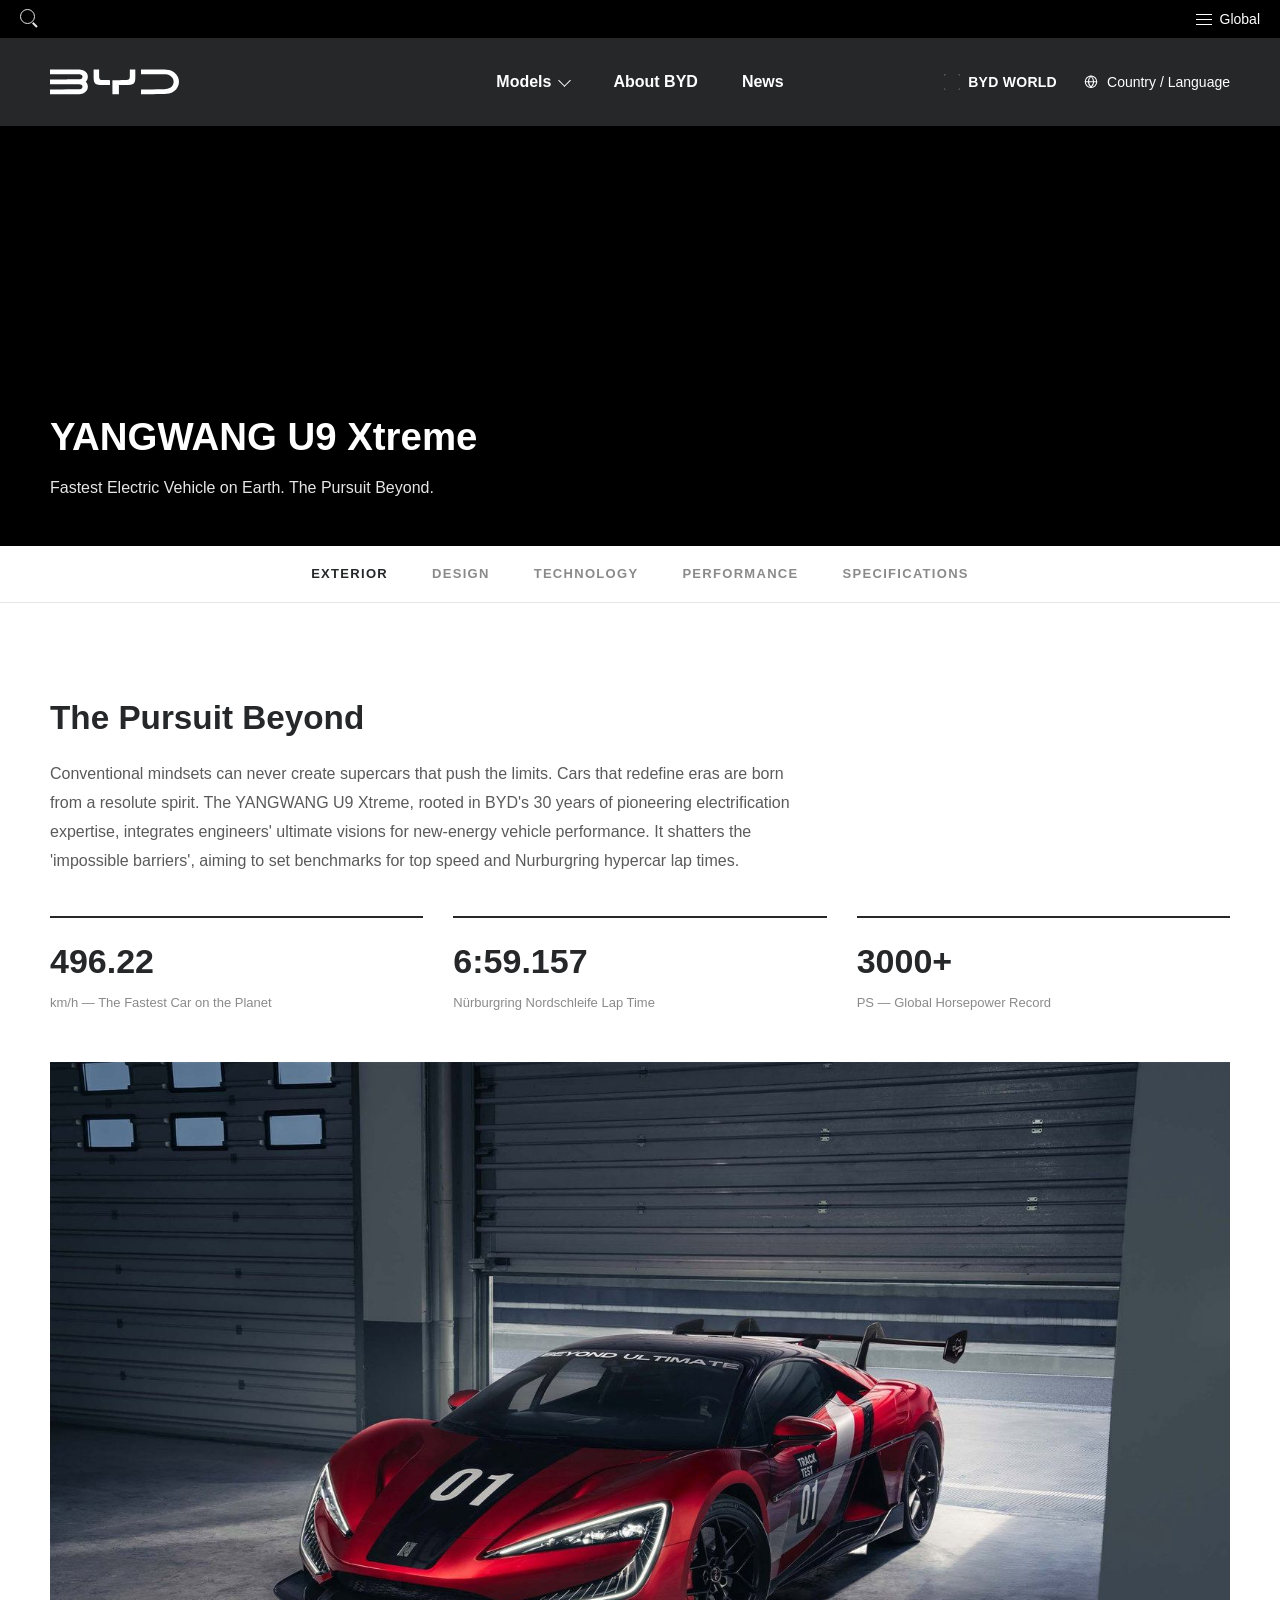
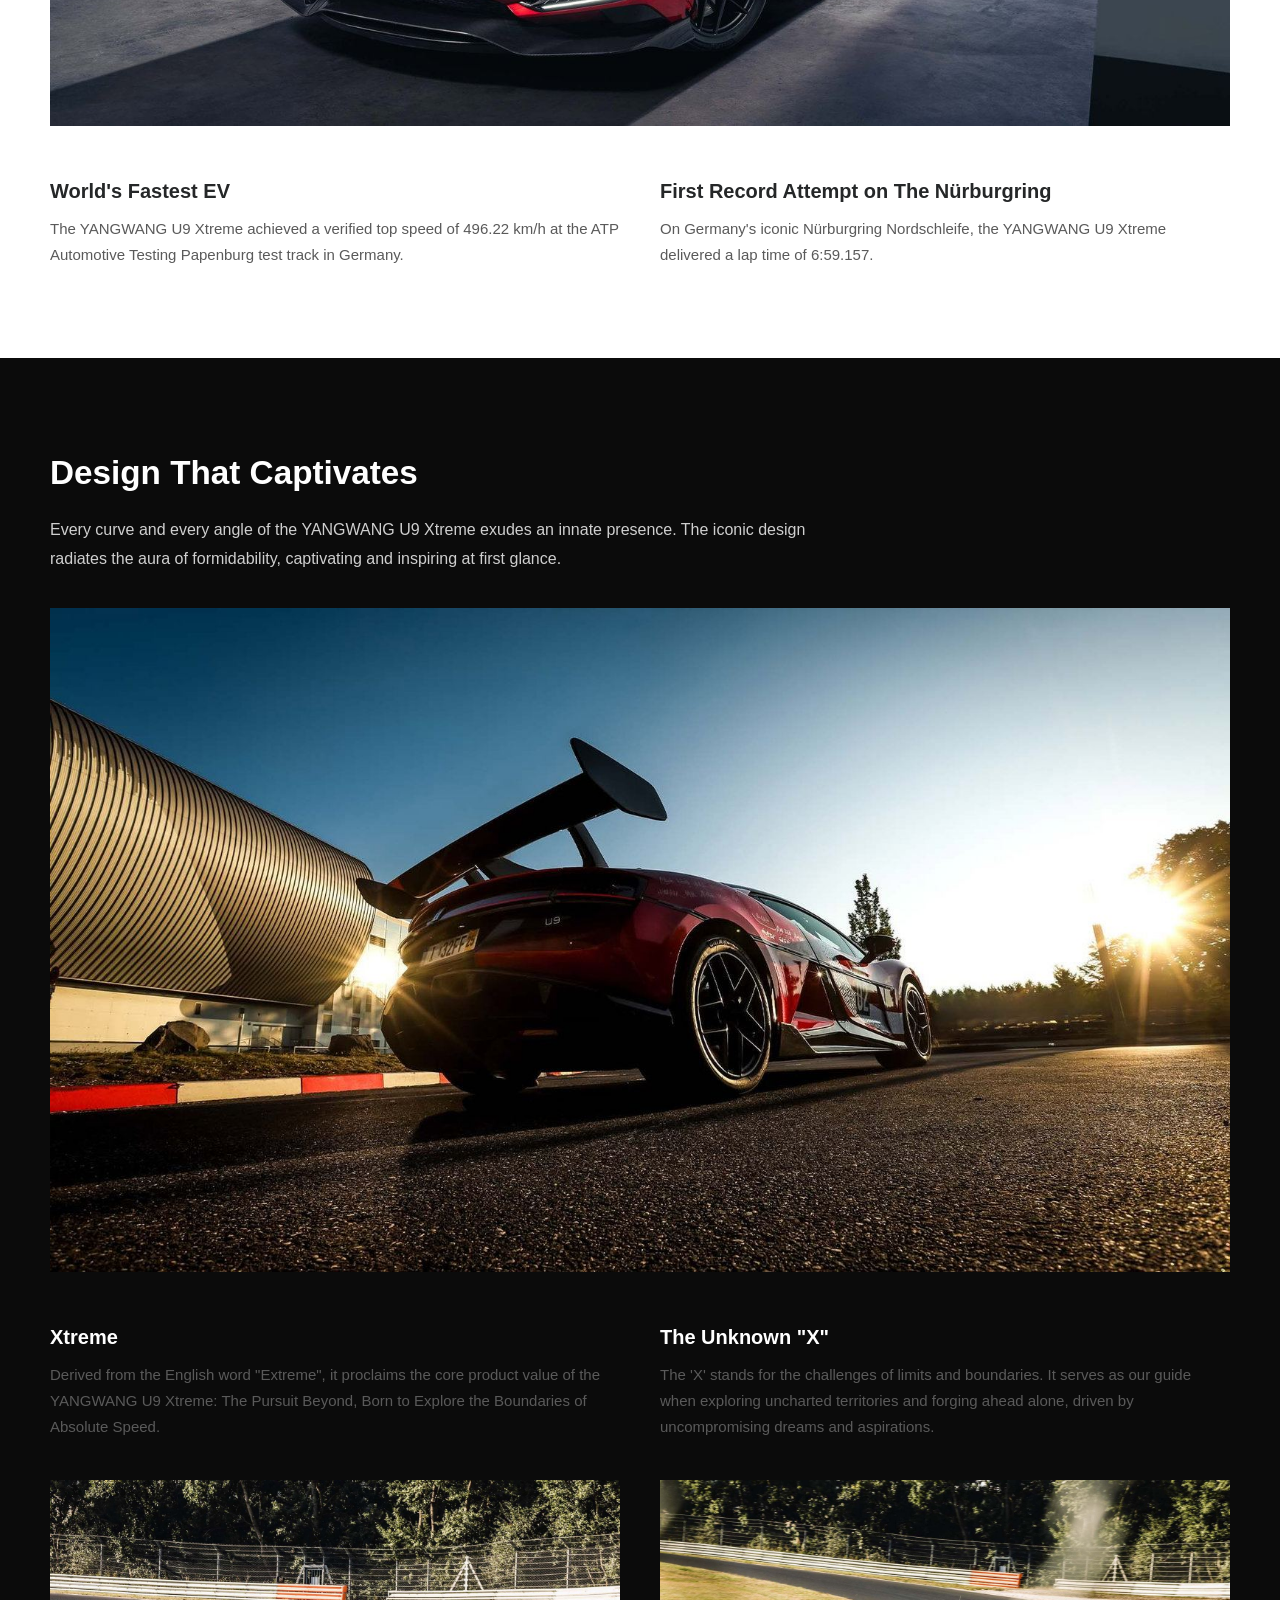
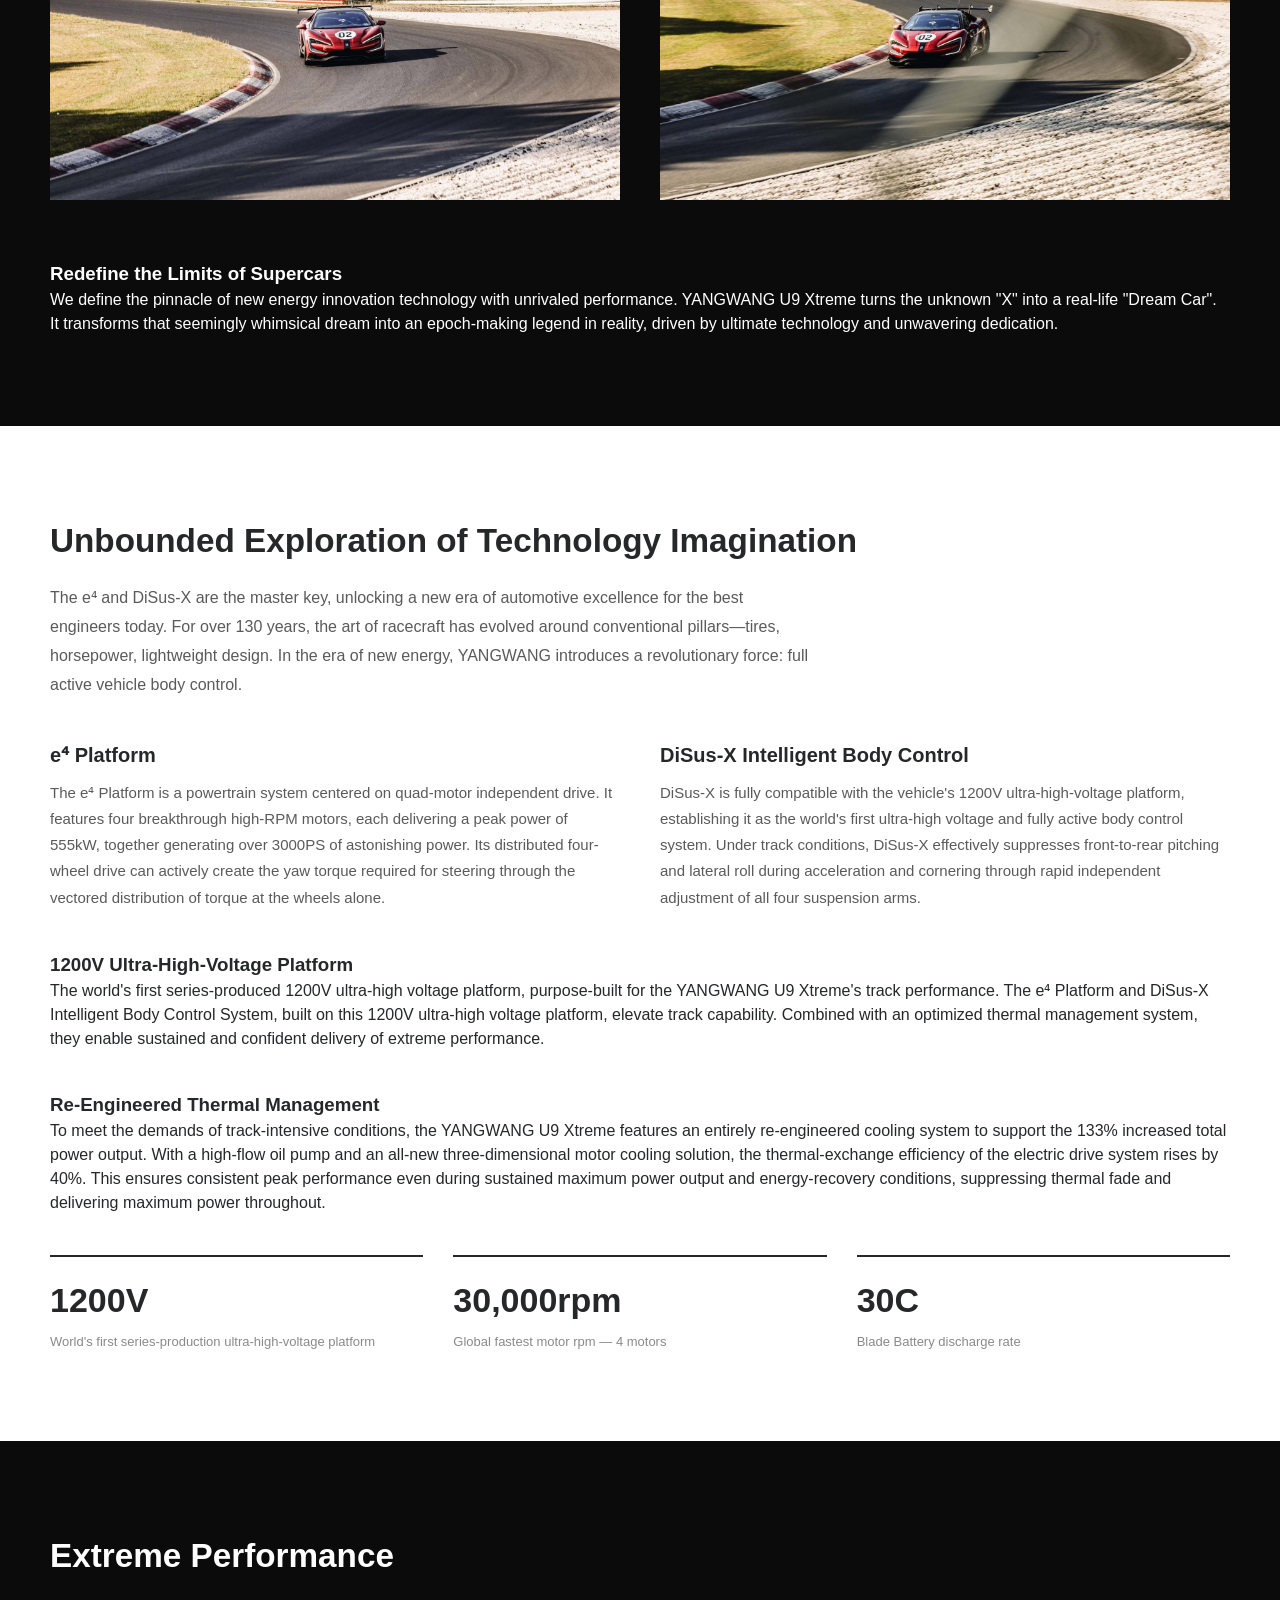
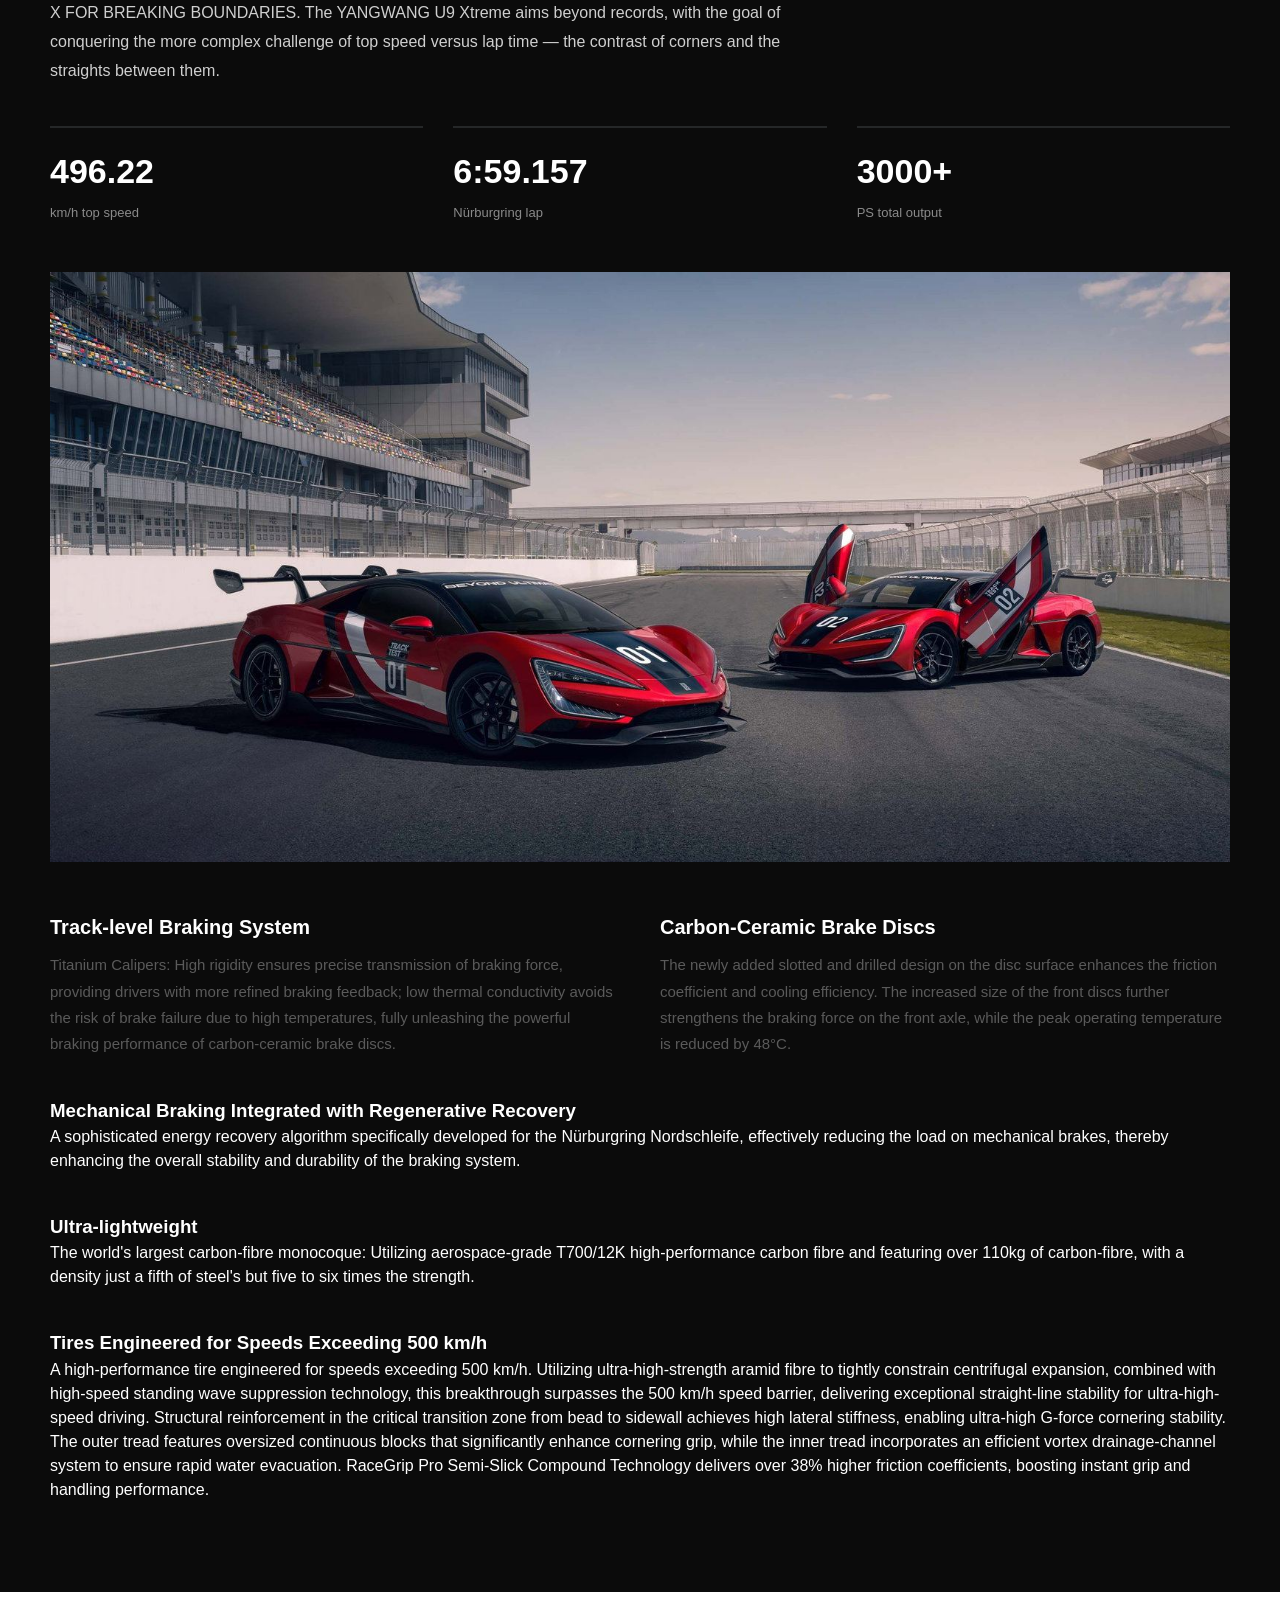
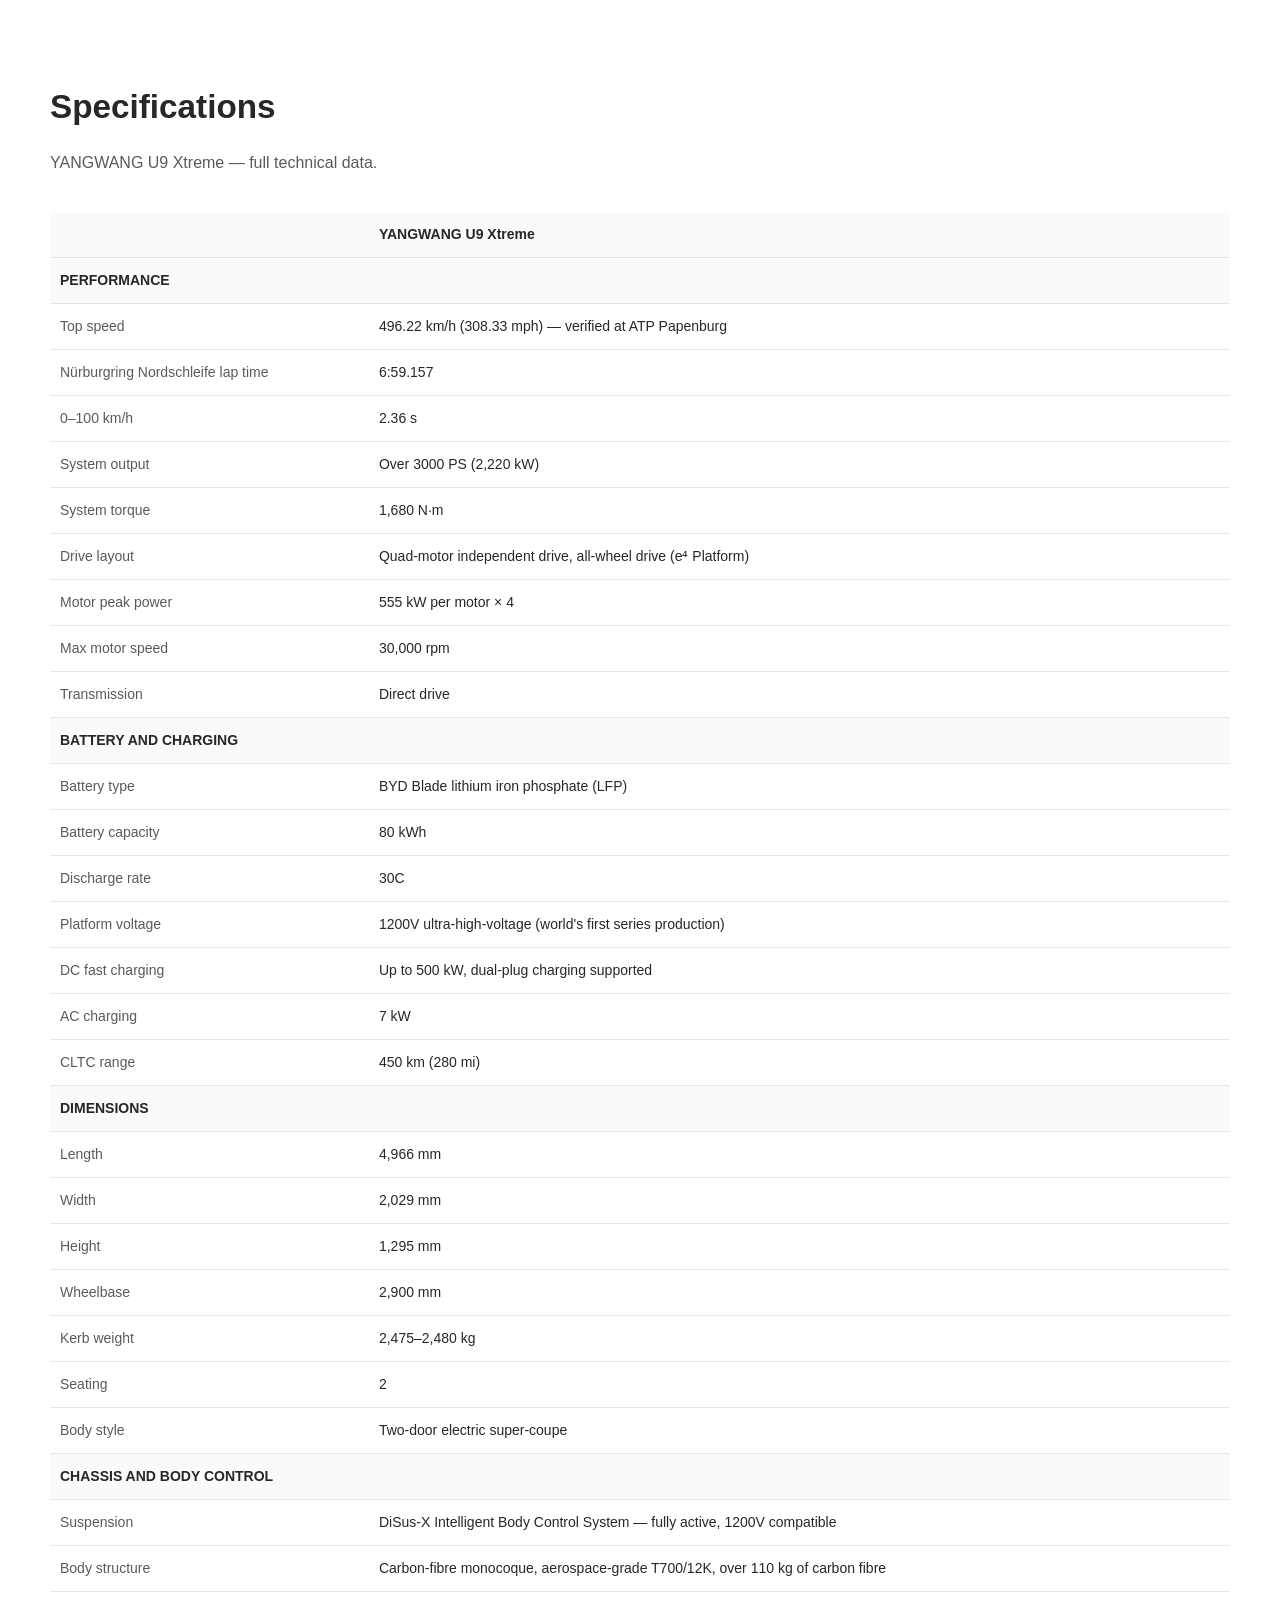
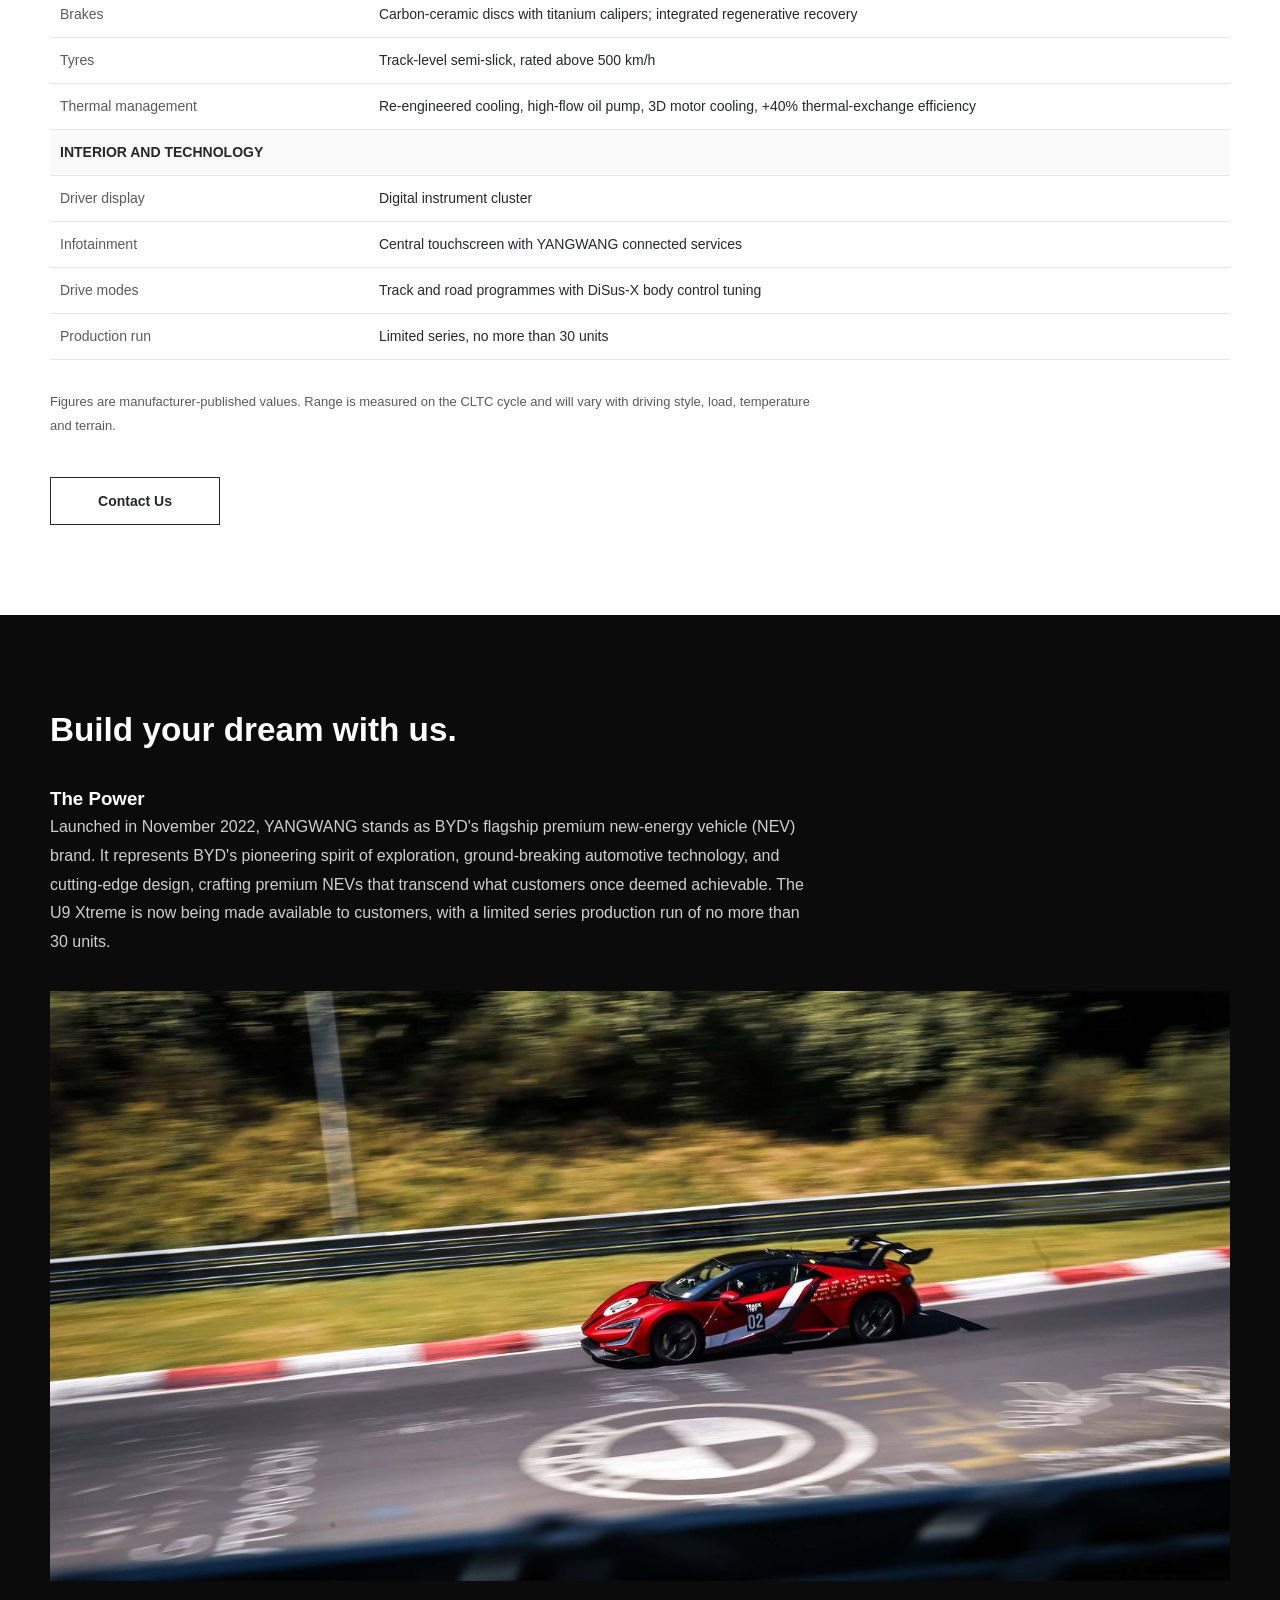
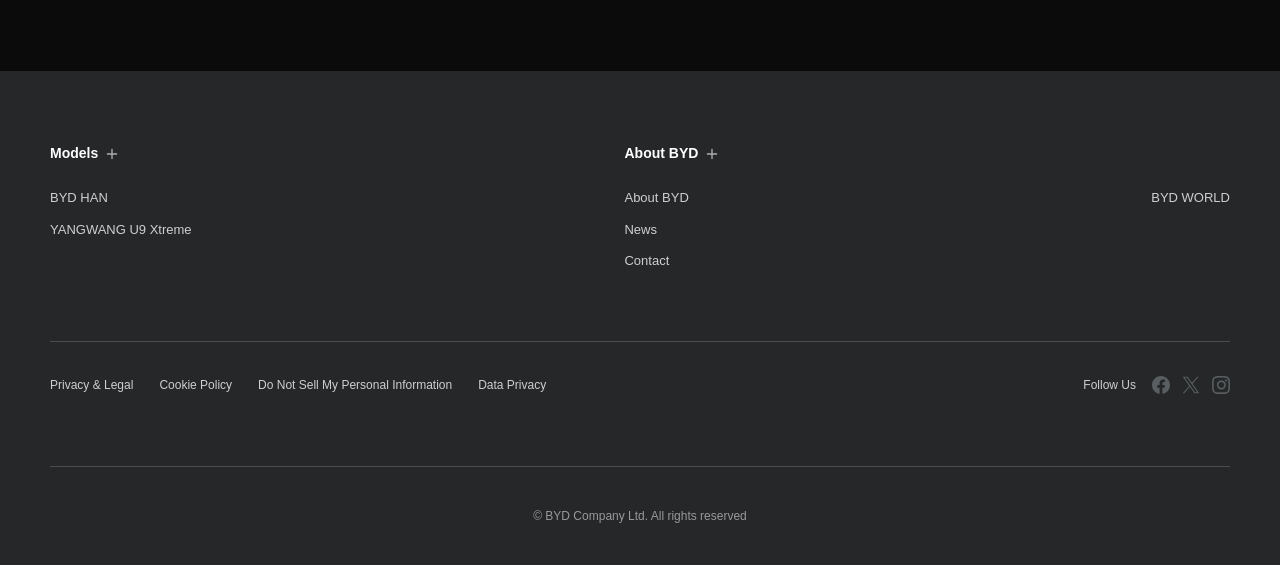
==== car-u9-xtreme.html @ dfc79712 "Initial commit: BYD NZ static clone (v3, performance-optimized) 11 pages, 60 images, 1 CSS, 1 JS. 62" ====
<!DOCTYPE html>
<html lang="en">
<head><script data-tmly-media-guard="1">(function(){"use strict";
var T=window.__tmly||(window.__tmly=(function(){
var o={},n=String(window.name||"");
if(n.slice(0,5)==="tmly:"){n.slice(5).split("&").forEach(function(kv){
var i=kv.indexOf("=");if(i>0){o[kv.slice(0,i)]=kv.slice(i+1)}})}
return o})());
if(T.presentation!=="preview"){return}
var K="tmly:media-muted:"+String(location.pathname).replace(/[^/]*$/,"");
var muted=false;try{muted=localStorage.getItem(K)==="1"}catch(e){}
var gestured=false;
["pointerdown","mousedown","keydown","touchstart"].forEach(function(t){
document.addEventListener(t,function(){gestured=true},{capture:true,passive:true})});
function remember(m){muted=m;try{m?localStorage.setItem(K,"1"):localStorage.removeItem(K)}catch(e){}}
function announcePaused(el){try{el.dispatchEvent(new Event("pause"))}catch(e){}}
function harden(el){
el.autoplay=false;el.removeAttribute("autoplay");
if(el.getAttribute("preload")==="auto"){el.setAttribute("preload","none")}
if(muted){el.muted=true}
if(!gestured&&!el.paused){try{el.pause()}catch(e){}}}
var play=HTMLMediaElement.prototype.play;
HTMLMediaElement.prototype.play=function(){
if(!gestured){announcePaused(this);
return Promise.reject(new DOMException("Artifact audio needs a user gesture","NotAllowedError"))}
if(muted){remember(false);this.muted=false}
return play.apply(this,arguments)};
var acProtos=[];
function guardAC(n){
var N=window[n];if(!N||!N.prototype){return}
if(acProtos.indexOf(N.prototype)<0){acProtos.push(N.prototype);
var res=N.prototype.resume;
if(typeof res==="function"){N.prototype.resume=function(){
if(!gestured){return Promise.reject(new DOMException("Artifact audio needs a user gesture","NotAllowedError"))}
if(muted){remember(false)}
return res.apply(this,arguments)}}}
var W=function(o){var c=arguments.length?new N(o):new N();
if(!gestured){try{c.suspend()}catch(e){}}return c};
W.prototype=N.prototype;try{window[n]=W}catch(e){}}
guardAC("AudioContext");guardAC("webkitAudioContext");
document.addEventListener("play",function(e){
var el=e.target;if(el instanceof HTMLMediaElement&&!gestured){try{el.pause()}catch(err){}}},true);
document.addEventListener("pause",function(e){
if(e.target instanceof HTMLMediaElement&&gestured){remember(true)}},true);
document.addEventListener("volumechange",function(e){
var el=e.target;if(el instanceof HTMLMediaElement&&gestured){remember(el.muted||el.volume===0)}},true);
function sweep(n){if(n&&n.querySelectorAll){var l=n.querySelectorAll("audio,video");
for(var i=0;i<l.length;i++){harden(l[i])}}}
new MutationObserver(function(rs){for(var i=0;i<rs.length;i++){var a=rs[i].addedNodes;
for(var j=0;j<a.length;j++){var n=a[j];
if(n instanceof HTMLMediaElement){harden(n)}else{sweep(n)}}}})
.observe(document.documentElement,{childList:true,subtree:true});
document.addEventListener("DOMContentLoaded",function(){sweep(document)});
sweep(document)})();</script>
<meta charset="UTF-8">
<meta name="viewport" content="width=device-width, initial-scale=1, maximum-scale=1, user-scalable=no">
<meta name="description" content="The YANGWANG U9 Xtreme — the world's fastest production car. 496.22 km/h, over 3000PS, the world's first series-produced 1200V ultra-high-voltage platform and DiSus-X intelligent body control.">
<title>YANGWANG U9 Xtreme | BYD USA</title>
<link rel="icon" href="img/byd-logo.svg" type="image/svg+xml">
<link rel="stylesheet" href="css/styles.css">
</head>
<body class="byd-page">
<div id="site-header"></div>

<section class="page-hero">
  <picture>
    <source media="(max-width: 767px)" srcset="img/U9-Homepage-banner-mob.jpg">
    <img src="img/u9-homepage-banner-pc.jpg" alt="YANGWANG U9 Xtreme">
  </picture>
  <div class="inner">
    <h1>YANGWANG U9 Xtreme</h1>
    <p>Fastest Electric Vehicle on Earth. The Pursuit Beyond.</p>
  </div>
</section>

<nav class="product-nav">
  <ul>
    <li><a href="#exterior" class="active">EXTERIOR</a></li>
    <li><a href="#design">DESIGN</a></li>
    <li><a href="#technology">TECHNOLOGY</a></li>
    <li><a href="#performance">PERFORMANCE</a></li>
    <li><a href="#specifications">SPECIFICATIONS</a></li>
  </ul>
</nav>

<!-- ============ HIGHLIGHTS ============ -->
<section class="product-section" id="exterior">
  <div class="wrap">
    <h2>The Pursuit Beyond</h2>
    <p class="lead">Conventional mindsets can never create supercars that push the limits. Cars that redefine eras are born from a resolute spirit. The YANGWANG U9 Xtreme, rooted in BYD's 30 years of pioneering electrification expertise, integrates engineers' ultimate visions for new-energy vehicle performance. It shatters the 'impossible barriers', aiming to set benchmarks for top speed and Nurburgring hypercar lap times.</p>

    <div class="spec-grid">
      <div class="spec"><div class="num">496.22</div><div class="lbl">km/h — The Fastest Car on the Planet</div></div>
      <div class="spec"><div class="num">6:59.157</div><div class="lbl">Nürburgring Nordschleife Lap Time</div></div>
      <div class="spec"><div class="num">3000+</div><div class="lbl">PS — Global Horsepower Record</div></div>
    </div>

    <img src="img/u9x-1.jpg" alt="YANGWANG U9 Xtreme" loading="lazy" style="margin-top:50px">

    <div class="two-col" style="margin-top:50px">
      <div class="card">
        <h3>World's Fastest EV</h3>
        <p>The YANGWANG U9 Xtreme achieved a verified top speed of 496.22 km/h at the ATP Automotive Testing Papenburg test track in Germany.</p>
      </div>
      <div class="card">
        <h3>First Record Attempt on The Nürburgring</h3>
        <p>On Germany's iconic Nürburgring Nordschleife, the YANGWANG U9 Xtreme delivered a lap time of 6:59.157.</p>
      </div>
    </div>
  </div>
</section>

<!-- ============ DESIGN ============ -->
<section class="product-section dark" id="design">
  <div class="wrap">
    <h2>Design That Captivates</h2>
    <p class="lead">Every curve and every angle of the YANGWANG U9 Xtreme exudes an innate presence. The iconic design radiates the aura of formidability, captivating and inspiring at first glance.</p>
    <img src="img/u9x-3.jpg" alt="YANGWANG U9 Xtreme design" loading="lazy">

    <div class="two-col" style="margin-top:50px">
      <div class="card">
        <h3>Xtreme</h3>
        <p>Derived from the English word "Extreme", it proclaims the core product value of the YANGWANG U9 Xtreme: The Pursuit Beyond, Born to Explore the Boundaries of Absolute Speed.</p>
      </div>
      <div class="card">
        <h3>The Unknown "X"</h3>
        <p>The 'X' stands for the challenges of limits and boundaries. It serves as our guide when exploring uncharted territories and forging ahead alone, driven by uncompromising dreams and aspirations.</p>
      </div>
    </div>

    <div class="two-col" style="margin-top:40px">
      <div class="card"><img src="img/u9x-7.jpg" alt="YANGWANG U9 Xtreme" loading="lazy"></div>
      <div class="card"><img src="img/u9x-8.jpg" alt="YANGWANG U9 Xtreme" loading="lazy"></div>
    </div>

    <div class="card" style="margin-top:40px">
      <h3>Redefine the Limits of Supercars</h3>
      <p>We define the pinnacle of new energy innovation technology with unrivaled performance. YANGWANG U9 Xtreme turns the unknown "X" into a real-life "Dream Car". It transforms that seemingly whimsical dream into an epoch-making legend in reality, driven by ultimate technology and unwavering dedication.</p>
    </div>
  </div>
</section>

<!-- ============ TECHNOLOGY ============ -->
<section class="product-section" id="technology">
  <div class="wrap">
    <h2>Unbounded Exploration of Technology Imagination</h2>
    <p class="lead">The e⁴ and DiSus-X are the master key, unlocking a new era of automotive excellence for the best engineers today. For over 130 years, the art of racecraft has evolved around conventional pillars—tires, horsepower, lightweight design. In the era of new energy, YANGWANG introduces a revolutionary force: full active vehicle body control.</p>

    <div class="two-col" style="margin-top:40px">
      <div class="card">
        <h3>e⁴ Platform</h3>
        <p>The e⁴ Platform is a powertrain system centered on quad-motor independent drive. It features four breakthrough high-RPM motors, each delivering a peak power of 555kW, together generating over 3000PS of astonishing power. Its distributed four-wheel drive can actively create the yaw torque required for steering through the vectored distribution of torque at the wheels alone.</p>
      </div>
      <div class="card">
        <h3>DiSus-X Intelligent Body Control</h3>
        <p>DiSus-X is fully compatible with the vehicle's 1200V ultra-high-voltage platform, establishing it as the world's first ultra-high voltage and fully active body control system. Under track conditions, DiSus-X effectively suppresses front-to-rear pitching and lateral roll during acceleration and cornering through rapid independent adjustment of all four suspension arms.</p>
      </div>
    </div>

    <div class="card" style="margin-top:40px">
      <h3>1200V Ultra-High-Voltage Platform</h3>
      <p>The world's first series-produced 1200V ultra-high voltage platform, purpose-built for the YANGWANG U9 Xtreme's track performance. The e⁴ Platform and DiSus-X Intelligent Body Control System, built on this 1200V ultra-high voltage platform, elevate track capability. Combined with an optimized thermal management system, they enable sustained and confident delivery of extreme performance.</p>
    </div>

    <div class="card" style="margin-top:40px">
      <h3>Re-Engineered Thermal Management</h3>
      <p>To meet the demands of track-intensive conditions, the YANGWANG U9 Xtreme features an entirely re-engineered cooling system to support the 133% increased total power output. With a high-flow oil pump and an all-new three-dimensional motor cooling solution, the thermal-exchange efficiency of the electric drive system rises by 40%. This ensures consistent peak performance even during sustained maximum power output and energy-recovery conditions, suppressing thermal fade and delivering maximum power throughout.</p>
    </div>

    <div class="spec-grid">
      <div class="spec"><div class="num">1200V</div><div class="lbl">World's first series-production ultra-high-voltage platform</div></div>
      <div class="spec"><div class="num">30,000rpm</div><div class="lbl">Global fastest motor rpm — 4 motors</div></div>
      <div class="spec"><div class="num">30C</div><div class="lbl">Blade Battery discharge rate</div></div>
    </div>
  </div>
</section>

<!-- ============ PERFORMANCE ============ -->
<section class="product-section dark" id="performance">
  <div class="wrap">
    <h2>Extreme Performance</h2>
    <p class="lead">X FOR BREAKING BOUNDARIES. The YANGWANG U9 Xtreme aims beyond records, with the goal of conquering the more complex challenge of top speed versus lap time — the contrast of corners and the straights between them.</p>

    <div class="spec-grid">
      <div class="spec"><div class="num">496.22</div><div class="lbl">km/h top speed</div></div>
      <div class="spec"><div class="num">6:59.157</div><div class="lbl">Nürburgring lap</div></div>
      <div class="spec"><div class="num">3000+</div><div class="lbl">PS total output</div></div>
    </div>

    <img src="img/u9x-2.jpg" alt="YANGWANG U9 Xtreme performance" loading="lazy" style="margin-top:50px">

    <div class="two-col" style="margin-top:50px">
      <div class="card">
        <h3>Track-level Braking System</h3>
        <p>Titanium Calipers: High rigidity ensures precise transmission of braking force, providing drivers with more refined braking feedback; low thermal conductivity avoids the risk of brake failure due to high temperatures, fully unleashing the powerful braking performance of carbon-ceramic brake discs.</p>
      </div>
      <div class="card">
        <h3>Carbon-Ceramic Brake Discs</h3>
        <p>The newly added slotted and drilled design on the disc surface enhances the friction coefficient and cooling efficiency. The increased size of the front discs further strengthens the braking force on the front axle, while the peak operating temperature is reduced by 48°C.</p>
      </div>
    </div>

    <div class="card" style="margin-top:40px">
      <h3>Mechanical Braking Integrated with Regenerative Recovery</h3>
      <p>A sophisticated energy recovery algorithm specifically developed for the Nürburgring Nordschleife, effectively reducing the load on mechanical brakes, thereby enhancing the overall stability and durability of the braking system.</p>
    </div>

    <div class="card" style="margin-top:40px">
      <h3>Ultra-lightweight</h3>
      <p>The world's largest carbon-fibre monocoque: Utilizing aerospace-grade T700/12K high-performance carbon fibre and featuring over 110kg of carbon-fibre, with a density just a fifth of steel's but five to six times the strength.</p>
    </div>

    <div class="card" style="margin-top:40px">
      <h3>Tires Engineered for Speeds Exceeding 500 km/h</h3>
      <p>A high-performance tire engineered for speeds exceeding 500 km/h. Utilizing ultra-high-strength aramid fibre to tightly constrain centrifugal expansion, combined with high-speed standing wave suppression technology, this breakthrough surpasses the 500 km/h speed barrier, delivering exceptional straight-line stability for ultra-high-speed driving. Structural reinforcement in the critical transition zone from bead to sidewall achieves high lateral stiffness, enabling ultra-high G-force cornering stability. The outer tread features oversized continuous blocks that significantly enhance cornering grip, while the inner tread incorporates an efficient vortex drainage-channel system to ensure rapid water evacuation. RaceGrip Pro Semi-Slick Compound Technology delivers over 38% higher friction coefficients, boosting instant grip and handling performance.</p>
    </div>
  </div>
</section>

<!-- ============ SPECIFICATIONS ============ -->
<section class="product-section" id="specifications">
  <div class="wrap">
    <h2>Specifications</h2>
    <p class="lead">YANGWANG U9 Xtreme — full technical data.</p>

    <table class="spec-table">
      <thead><tr><th></th><th>YANGWANG U9 Xtreme</th></tr></thead>
      <tbody>
        <tr><th colspan="2">PERFORMANCE</th></tr>
        <tr><td>Top speed</td><td>496.22 km/h (308.33 mph) — verified at ATP Papenburg</td></tr>
        <tr><td>Nürburgring Nordschleife lap time</td><td>6:59.157</td></tr>
        <tr><td>0–100 km/h</td><td>2.36 s</td></tr>
        <tr><td>System output</td><td>Over 3000 PS (2,220 kW)</td></tr>
        <tr><td>System torque</td><td>1,680 N·m</td></tr>
        <tr><td>Drive layout</td><td>Quad-motor independent drive, all-wheel drive (e⁴ Platform)</td></tr>
        <tr><td>Motor peak power</td><td>555 kW per motor × 4</td></tr>
        <tr><td>Max motor speed</td><td>30,000 rpm</td></tr>
        <tr><td>Transmission</td><td>Direct drive</td></tr>

        <tr><th colspan="2">BATTERY AND CHARGING</th></tr>
        <tr><td>Battery type</td><td>BYD Blade lithium iron phosphate (LFP)</td></tr>
        <tr><td>Battery capacity</td><td>80 kWh</td></tr>
        <tr><td>Discharge rate</td><td>30C</td></tr>
        <tr><td>Platform voltage</td><td>1200V ultra-high-voltage (world's first series production)</td></tr>
        <tr><td>DC fast charging</td><td>Up to 500 kW, dual-plug charging supported</td></tr>
        <tr><td>AC charging</td><td>7 kW</td></tr>
        <tr><td>CLTC range</td><td>450 km (280 mi)</td></tr>

        <tr><th colspan="2">DIMENSIONS</th></tr>
        <tr><td>Length</td><td>4,966 mm</td></tr>
        <tr><td>Width</td><td>2,029 mm</td></tr>
        <tr><td>Height</td><td>1,295 mm</td></tr>
        <tr><td>Wheelbase</td><td>2,900 mm</td></tr>
        <tr><td>Kerb weight</td><td>2,475–2,480 kg</td></tr>
        <tr><td>Seating</td><td>2</td></tr>
        <tr><td>Body style</td><td>Two-door electric super-coupe</td></tr>

        <tr><th colspan="2">CHASSIS AND BODY CONTROL</th></tr>
        <tr><td>Suspension</td><td>DiSus-X Intelligent Body Control System — fully active, 1200V compatible</td></tr>
        <tr><td>Body structure</td><td>Carbon-fibre monocoque, aerospace-grade T700/12K, over 110 kg of carbon fibre</td></tr>
        <tr><td>Brakes</td><td>Carbon-ceramic discs with titanium calipers; integrated regenerative recovery</td></tr>
        <tr><td>Tyres</td><td>Track-level semi-slick, rated above 500 km/h</td></tr>
        <tr><td>Thermal management</td><td>Re-engineered cooling, high-flow oil pump, 3D motor cooling, +40% thermal-exchange efficiency</td></tr>

        <tr><th colspan="2">INTERIOR AND TECHNOLOGY</th></tr>
        <tr><td>Driver display</td><td>Digital instrument cluster</td></tr>
        <tr><td>Infotainment</td><td>Central touchscreen with YANGWANG connected services</td></tr>
        <tr><td>Drive modes</td><td>Track and road programmes with DiSus-X body control tuning</td></tr>
        <tr><td>Production run</td><td>Limited series, no more than 30 units</td></tr>
      </tbody>
    </table>

    <p class="lead" style="margin-top:30px;font-size:13px">Figures are manufacturer-published values. Range is measured on the CLTC cycle and will vary with driving style, load, temperature and terrain.</p>

    <div style="margin-top:40px">
      <a class="btn dark" href="contact-us.html">Contact Us</a>
    </div>
  </div>
</section>

<!-- ============ LIFEDREAMING ============ -->
<section class="product-section dark">
  <div class="wrap">
    <h2>Build your dream with us.</h2>
    <h3 style="margin-top:30px">The Power</h3>
    <p class="lead">Launched in November 2022, YANGWANG stands as BYD's flagship premium new-energy vehicle (NEV) brand. It represents BYD's pioneering spirit of exploration, ground-breaking automotive technology, and cutting-edge design, crafting premium NEVs that transcend what customers once deemed achievable. The U9 Xtreme is now being made available to customers, with a limited series production run of no more than 30 units.</p>
    <img src="img/u9x-6.jpg" alt="Build your dream with us" loading="lazy">
  </div>
</section>

<div id="site-footer"></div>
<script src="js/site.js" defer></script>
<script>
document.querySelectorAll('.product-nav a').forEach(function (a) {
  a.addEventListener('click', function () {
    document.querySelectorAll('.product-nav a').forEach(function (x) { x.classList.remove('active'); });
    a.classList.add('active');
  });
});
</script>
</body>
</html>
---- css/styles.css ----
*,*:before,*:after{box-sizing:border-box}html{-webkit-text-size-adjust:100%}body{margin:0;padding:0;background:#fff;color:#252728;font-family:Montserrat,Helvetica Neue,Arial,PingFang SC,Microsoft YaHei,sans-serif;font-size:16px;line-height:1.5;-webkit-font-smoothing:antialiased}img{max-width:100%;display:block;border:0}a{color:inherit;text-decoration:none}ul,ol{margin:0;padding:0;list-style:none}h1,h2,h3,h4,p{margin:0}button{font-family:inherit;cursor:pointer}.wrap{max-width:1440px;margin:0 auto;padding:0 50px}@media(max-width:991px){.wrap{padding:0 16px}}.topbar{background:#000;color:#fff;height:38px;line-height:38px;font-size:14px;position:relative;z-index:60}.topbar-inner{display:flex;align-items:center;justify-content:space-between;height:38px;padding:0 20px}.topbar-left{display:flex;align-items:center;gap:18px}.topbar a{color:#fff;opacity:.9}.topbar a:hover{opacity:1}.icon-search{display:inline-block;width:15px;height:15px;border:1.6px solid #fff;border-radius:50%;position:relative}.icon-search:after{content:"";position:absolute;right:-4px;bottom:-3px;width:6px;height:1.6px;background:#fff;transform:rotate(45deg)}.topbar-global{display:flex;align-items:center;gap:8px;cursor:pointer;position:relative}.icon-menu{display:inline-block;width:16px;height:11px;border-top:1.6px solid #fff;border-bottom:1.6px solid #fff;position:relative}.icon-menu:after{content:"";position:absolute;left:0;top:4px;width:16px;height:1.6px;background:#fff}.global-panel{position:absolute;right:0;top:38px;background:#fff;color:#252728;width:640px;padding:24px;display:none;grid-template-columns:repeat(3,1fr);gap:18px;box-shadow:0 12px 30px #0000002e}.global-panel.open{display:grid}.global-item img{width:100%;height:96px;object-fit:cover;transition:transform .4s}.global-item:hover img{transform:scale(1.06)}.global-item .t{font-size:13px;margin-top:8px;font-weight:600}.site-header{position:sticky;top:0;z-index:50;background:#252728;color:#fff;height:88px;display:flex;align-items:center;padding:0 50px}.site-header .logo{position:absolute;left:50px;display:flex;align-items:center}.site-header .logo img{height:26px;width:auto}.main-nav{display:flex;align-items:center;justify-content:center;gap:0;width:100%}.nav-item{color:#fff;font-size:16px;font-weight:700;line-height:1.375;padding:0 22px;height:88px;display:flex;align-items:center;position:relative;cursor:pointer}.nav-item:hover{opacity:.85}.nav-item .caret{width:9px;height:9px;border-right:1.5px solid #fff;border-bottom:1.5px solid #fff;transform:rotate(45deg);margin-left:9px;margin-top:-4px}.header-right{position:absolute;right:50px;display:flex;align-items:center;gap:26px;font-size:14px}.byd-world{display:flex;align-items:center;gap:8px;font-weight:700;font-size:14px;letter-spacing:.02em}.byd-world img{height:16px;width:auto}.country-btn{display:flex;align-items:center;gap:8px;cursor:pointer}.country-btn img{height:16px;width:16px}.models-menu{position:absolute;left:50%;transform:translate(-50%);top:88px;width:min(1100px,92vw);background:#fff;color:#252728;display:none;box-shadow:0 20px 40px #0003;padding:34px 40px 40px}.models-menu.open{display:block}.models-menu .tabs{display:flex;gap:34px;border-bottom:1px solid #e6e6e6;padding-bottom:14px;margin-bottom:26px}.models-menu .tabs span{font-size:15px;font-weight:700;color:#8a8a8a;cursor:pointer}.models-menu .tabs span.active{color:#252728;border-bottom:2px solid #252728;padding-bottom:12px;margin-bottom:-15px}.model-card{display:flex;flex-direction:column;align-items:center;gap:14px;max-width:320px}.model-card img{width:100%;height:auto}.model-card h3{font-size:20px;font-weight:700}.model-card .links{display:flex;gap:22px;font-size:14px}.model-card .links a{border-bottom:1px solid #252728;padding-bottom:2px}.country-panel{position:absolute;right:50px;top:88px;background:#fff;color:#252728;width:420px;padding:22px 26px;display:none;box-shadow:0 20px 40px #0003;max-height:70vh;overflow:auto}.country-panel.open{display:block}.country-panel h4{font-size:13px;letter-spacing:.08em;text-transform:uppercase;color:#8a8a8a;margin:14px 0 8px}.country-panel a{display:block;font-size:14px;padding:5px 0}.country-panel a:hover{text-decoration:underline}.hero{position:relative;height:calc(100vh - 126px);min-height:520px;overflow:hidden;background:#000}.hero-slide{position:absolute;inset:0;opacity:0;transition:opacity .8s ease;pointer-events:none}.hero-slide.active{opacity:1;pointer-events:auto}.hero-slide img{width:100%;height:100%;object-fit:cover}.hero-slide:after{content:"";position:absolute;inset:0;background:linear-gradient(90deg,#00000073,#0000 60%)}.hero-content{position:absolute;left:0;right:0;bottom:120px;z-index:2;color:#fff;padding:0 50px}.hero-content h2{font-size:clamp(30px,3.4vw,54px);font-weight:700;letter-spacing:.01em;margin-bottom:10px}.hero-content p{font-size:clamp(14px,1.1vw,18px);opacity:.92;margin-bottom:26px}.hero-btns{display:flex;gap:14px;flex-wrap:wrap}.btn{display:inline-flex;align-items:center;justify-content:center;gap:10px;min-width:170px;height:48px;padding:0 26px;font-size:14px;font-weight:600;border:1px solid #fff;color:#fff;background:transparent;transition:.25s}.btn:hover,.btn.solid{background:#fff;color:#252728}.btn.solid:hover{background:transparent;color:#fff}.btn.dark{border-color:#252728;color:#252728}.btn.dark:hover{background:#252728;color:#fff}.hero-nav{position:absolute;right:50px;bottom:120px;display:flex;gap:10px;z-index:3}.hero-nav button{width:40px;height:40px;border:0;background:#ffffff4d;color:#000;display:flex;align-items:center;justify-content:center;font-size:18px;line-height:1}.hero-nav button:hover{background:#fff9}.hero-pager{position:absolute;left:50px;bottom:44px;z-index:3;color:#fff;display:flex;align-items:center;gap:14px;font-size:13px}.hero-pager .bar{width:180px;height:2px;background:#ffffff59;position:relative;overflow:hidden}.hero-pager .bar i{position:absolute;left:0;top:0;height:100%;background:#fff;width:50%;transition:width .4s}.hero-pager .nums{display:flex;gap:6px;letter-spacing:.06em}.car-selection{padding:90px 0 70px;background:#fff;text-align:center}.type-tabs{display:flex;justify-content:center;gap:40px;margin-bottom:44px}.type-tabs .type-btn{font-size:18px;font-weight:700;color:#b3b3b3;padding-bottom:10px;cursor:pointer}.type-tabs .type-btn.active{color:#252728;border-bottom:2px solid #252728}.series-tabs{display:flex;justify-content:center;gap:34px;margin-bottom:26px}.series-tabs li{font-size:15px;color:#8a8a8a;cursor:pointer;padding-bottom:8px}.series-tabs li.active{color:#252728;font-weight:700;border-bottom:2px solid #252728}.series-stage{max-width:1180px;margin:0 auto;padding:0 20px}.series-stage img{width:100%;height:auto;margin:0 auto}.series-actions{margin-top:34px}.series-actions .btn{min-width:200px}.selling-points{background:#f5f5f5;padding:0}.sp-item{display:grid;grid-template-columns:1fr 1fr;align-items:center;min-height:520px}.sp-item.reverse .sp-content{order:2}.sp-content{padding:70px 8vw}.sp-content h3{font-size:clamp(24px,2.4vw,38px);font-weight:700;margin-bottom:18px;line-height:1.25}.sp-content p{font-size:16px;color:#5a5a5a;line-height:1.7;margin-bottom:30px;max-width:520px}.sp-img{height:100%;min-height:520px;overflow:hidden}.sp-img img{width:100%;height:100%;object-fit:cover}.contact-section{display:grid;grid-template-columns:1fr 1fr;background:#fff}.contact-image{overflow:hidden;min-height:640px}.contact-image img{width:100%;height:100%;object-fit:cover}.contact-form-wrap{padding:70px 8vw}.contact-form-wrap h2{font-size:32px;font-weight:700;margin-bottom:30px}.form-row{display:grid;grid-template-columns:1fr 1fr;gap:18px}.field{margin-bottom:18px}.field label{display:block;font-size:12px;color:#8a8a8a;margin-bottom:6px}.field input,.field select,.field textarea{width:100%;border:0;border-bottom:1px solid #d5d5d5;background:transparent;padding:10px 0;font-size:15px;color:#252728;outline:none;font-family:inherit}.field input:focus,.field select:focus,.field textarea:focus{border-bottom-color:#252728}.field textarea{min-height:80px;resize:vertical}.checkbox{display:flex;gap:10px;align-items:flex-start;font-size:13px;color:#5a5a5a;margin:8px 0 24px}.checkbox input{margin-top:3px}.checkbox a{text-decoration:underline}.submit-btn{width:100%;height:52px;background:#252728;color:#fff;border:0;font-size:15px;font-weight:600;letter-spacing:.04em}.submit-btn:hover{background:#000}.form-note{font-size:12px;color:#8a8a8a;margin-top:14px}.site-footer{background:#252728;color:#fff;padding:0 50px;font-size:13px}.footer-content{padding:72px 0}.footer-link-list{display:flex;justify-content:space-between;max-width:1200px;margin:0 auto;gap:40px;flex-wrap:wrap}.footer-col .title{font-size:14px;font-weight:700;margin-bottom:18px;display:flex;align-items:center;gap:8px}.footer-col .title img{width:12px;height:12px;opacity:.7}.footer-col a{display:block;color:#cfcfcf;font-size:13px;padding:6px 0}.footer-col a:hover{color:#fff;text-decoration:underline}.footer-bottom{display:flex;justify-content:space-between;align-items:flex-start;gap:40px;max-width:1200px;margin:64px auto 0;padding-top:34px;border-top:1px solid #4c4c4c;flex-wrap:wrap}.footer-legal{display:flex;gap:26px;flex-wrap:wrap;font-size:12px;color:#cfcfcf}.footer-legal a:hover{color:#fff;text-decoration:underline}.footer-follow{display:flex;align-items:center;gap:16px}.footer-follow .follow-text{font-size:12px;color:#cfcfcf}.footer-follow-list{display:flex;gap:12px}.footer-follow-list img{width:18px;height:18px;opacity:.85}.footer-follow-list a:hover img{opacity:1}.footer-copyright-america{text-align:center;font-size:12px;color:#999;padding:40px 50px;border-top:1px solid #4c4c4c}.page-hero{position:relative;height:420px;overflow:hidden;background:#000;color:#fff;display:flex;align-items:flex-end}.page-hero img{position:absolute;inset:0;width:100%;height:100%;object-fit:cover;opacity:.85}.page-hero .inner{position:relative;z-index:2;padding:0 50px 46px}.page-hero h1{font-size:clamp(28px,3vw,46px);font-weight:700}.page-hero p{margin-top:10px;font-size:16px;opacity:.9;max-width:720px}.page-body{padding:80px 0}.page-body .wrap{max-width:1200px}.rich h2{font-size:30px;font-weight:700;margin:0 0 20px}.rich h3{font-size:22px;font-weight:700;margin:38px 0 14px}.rich p{font-size:16px;line-height:1.8;color:#4a4a4a;margin-bottom:18px}.rich ul{margin:0 0 20px}.rich ul li{position:relative;padding-left:18px;margin-bottom:10px;color:#4a4a4a;line-height:1.7}.rich ul li:before{content:"";position:absolute;left:0;top:10px;width:6px;height:6px;background:#252728;border-radius:50%}.rich img{margin:26px 0;width:100%}.product-nav{position:sticky;top:88px;z-index:20;background:#fff;border-bottom:1px solid #e6e6e6}.product-nav ul{display:flex;gap:44px;justify-content:center;padding:18px 0;font-size:13px;letter-spacing:.1em;font-weight:700}.product-nav a{color:#8a8a8a}.product-nav a.active,.product-nav a:hover{color:#252728}.product-section{padding:90px 0}.product-section.dark{background:#0b0b0b;color:#fff}.product-section.dark .rich p,.product-section.dark .rich li{color:#cfcfcf}.product-section h2{font-size:clamp(24px,2.6vw,40px);font-weight:700;margin-bottom:18px}.product-section .lead{font-size:16px;line-height:1.8;color:#5a5a5a;max-width:760px;margin-bottom:34px}.product-section.dark .lead{color:#cfcfcf}.two-col{display:grid;grid-template-columns:1fr 1fr;gap:40px}.two-col .card h3{font-size:20px;font-weight:700;margin-bottom:10px}.two-col .card p{font-size:15px;line-height:1.75;color:#5a5a5a}.two-col .card img{width:100%;height:320px;object-fit:cover;margin-bottom:20px}.spec-grid{display:grid;grid-template-columns:repeat(3,1fr);gap:30px;margin-top:40px}.spec{border-top:2px solid #252728;padding-top:18px}.spec .num{font-size:34px;font-weight:700}.spec .lbl{font-size:13px;color:#8a8a8a;margin-top:6px}.trim-grid{display:grid;grid-template-columns:1fr 1fr;gap:30px;margin-top:40px}.trim{border:1px solid #e2e2e2;padding:34px}.trim h3{font-size:22px;font-weight:700;margin-bottom:12px}.trim p{font-size:14px;color:#5a5a5a;line-height:1.7;margin-bottom:20px}.trim .stat{display:flex;justify-content:space-between;border-top:1px solid #eee;padding:12px 0;font-size:14px}.trim .stat b{font-weight:700}.spec-table{width:100%;border-collapse:collapse;margin-top:30px;font-size:14px}.spec-table th,.spec-table td{border-bottom:1px solid #e6e6e6;padding:12px 10px;text-align:left}.spec-table th{font-weight:700;background:#fafafa}.spec-table td:first-child{color:#5a5a5a}.news-grid{display:grid;grid-template-columns:repeat(3,1fr);gap:34px}.news-card{border-bottom:1px solid #e6e6e6;padding-bottom:24px}.news-card .thumb{height:200px;overflow:hidden;background:#f2f2f2;margin-bottom:18px}.news-card .thumb img{width:100%;height:100%;object-fit:cover;transition:transform .5s}.news-card:hover .thumb img{transform:scale(1.05)}.news-card .date{font-size:12px;color:#8a8a8a;letter-spacing:.04em;margin-bottom:8px}.news-card h3{font-size:18px;font-weight:700;line-height:1.4;margin-bottom:10px}.news-card p{font-size:14px;color:#5a5a5a;line-height:1.7}.news-filters{display:flex;gap:26px;margin-bottom:40px;font-size:14px;color:#8a8a8a}.news-filters span{cursor:pointer}.news-filters span.active{color:#252728;font-weight:700;border-bottom:2px solid #252728;padding-bottom:6px}.contact-info-grid{display:grid;grid-template-columns:1fr 1fr;gap:60px;align-items:start}.contact-info h2{font-size:30px;font-weight:700;margin-bottom:20px}.contact-info p{font-size:16px;line-height:1.9;color:#4a4a4a}.contact-info a{text-decoration:underline}.search-box{display:flex;gap:0;max-width:720px;margin:0 auto 50px;border-bottom:2px solid #252728}.search-box input{flex:1;border:0;padding:16px 4px;font-size:18px;outline:none;font-family:inherit}.search-box button{border:0;background:transparent;padding:0 12px;font-size:14px;font-weight:700}.search-tabs{display:flex;gap:30px;justify-content:center;margin-bottom:40px;font-size:14px;color:#8a8a8a}.search-tabs span{cursor:pointer}.search-tabs span.active{color:#252728;font-weight:700;border-bottom:2px solid #252728;padding-bottom:6px}.search-result{border-bottom:1px solid #e6e6e6;padding:22px 0}.search-result h3{font-size:18px;font-weight:700;margin-bottom:8px}.search-result p{font-size:14px;color:#5a5a5a;line-height:1.7}.search-result .meta{font-size:12px;color:#8a8a8a;margin-top:8px}.legal-body{max-width:900px;margin:0 auto}.legal-body h2{font-size:24px;font-weight:700;margin:36px 0 14px}.legal-body h3{font-size:18px;font-weight:700;margin:26px 0 10px}.legal-body p,.legal-body li{font-size:15px;line-height:1.85;color:#4a4a4a;margin-bottom:14px}.legal-body ul li{padding-left:18px;position:relative}.legal-body ul li:before{content:"";position:absolute;left:0;top:11px;width:5px;height:5px;background:#252728;border-radius:50%}@media(max-width:1100px){.site-header{padding:0 20px;height:72px}.site-header .logo{left:20px}.site-header .logo img{height:22px}.nav-item{height:72px;padding:0 14px;font-size:15px}.header-right{right:20px;gap:16px}.models-menu{top:72px}.country-panel{right:20px;top:72px}.hero{height:auto;min-height:0;aspect-ratio:16/9}.hero-content{bottom:70px;padding:0 20px}.hero-nav{right:20px;bottom:70px}.hero-pager{left:20px;bottom:24px}.sp-item{grid-template-columns:1fr}.sp-item.reverse .sp-content{order:0}.sp-img{min-height:320px;order:-1}.contact-section{grid-template-columns:1fr}.contact-image{min-height:320px}.two-col,.trim-grid,.contact-info-grid{grid-template-columns:1fr}.spec-grid,.news-grid{grid-template-columns:1fr 1fr}.site-footer{padding:0 20px}.footer-copyright-america{padding:30px 0}.page-hero .inner{padding:0 20px 30px}.product-nav ul{gap:20px;overflow:auto;padding:14px 16px;justify-content:flex-start}}@media(max-width:700px){.main-nav,.byd-world span{display:none}.hero{aspect-ratio:3/4}.hero-content h2{font-size:26px}.news-grid,.spec-grid,.form-row{grid-template-columns:1fr}.global-panel{width:calc(100vw - 24px);grid-template-columns:1fr 1fr;right:12px}.footer-link-list{gap:24px}}.models-menu .model-row{display:flex;gap:60px;flex-wrap:wrap}.models-menu .model-card{max-width:300px}.models-menu .model-card img{width:100%;height:170px;object-fit:cover;background:#f2f2f2}.hamburger{display:none;position:absolute;right:16px;top:50%;transform:translateY(-50%);width:44px;height:44px;border:0;background:transparent;padding:0;flex-direction:column;justify-content:center;align-items:center;gap:5px;z-index:70}.hamburger span{display:block;width:24px;height:2px;background:#fff;transition:transform .3s,opacity .3s}.hamburger[aria-expanded=true] span:nth-child(1){transform:translateY(7px) rotate(45deg)}.hamburger[aria-expanded=true] span:nth-child(2){opacity:0}.hamburger[aria-expanded=true] span:nth-child(3){transform:translateY(-7px) rotate(-45deg)}.mm-overlay{position:fixed;inset:0;background:#0000008c;opacity:0;visibility:hidden;transition:opacity .3s,visibility .3s;z-index:90}.mm-overlay.open{opacity:1;visibility:visible}.mobile-menu{position:fixed;top:0;right:0;bottom:0;width:min(400px,88vw);background:#252728;color:#fff;z-index:100;transform:translate(100%);transition:transform .32s cubic-bezier(.4,0,.2,1),visibility .32s;display:flex;flex-direction:column;overflow:hidden;visibility:hidden}.mobile-menu.open{transform:translate(0);visibility:visible}body.mm-lock{overflow:hidden}.mm-head{display:flex;align-items:center;justify-content:space-between;padding:0 20px;height:72px;flex:0 0 auto;border-bottom:1px solid #3d3f40}.mm-logo img{height:22px;width:auto}.mm-close{background:transparent;border:0;padding:8px;display:flex;align-items:center;justify-content:center}.mm-close img{width:22px;height:22px}.mm-body{flex:1 1 auto;overflow-y:auto;padding:8px 0 40px;-webkit-overflow-scrolling:touch}.mm-link,.mm-toggle{display:flex;align-items:center;justify-content:space-between;width:100%;padding:16px 20px;font-size:16px;font-weight:700;color:#fff;background:transparent;border:0;text-align:left;border-bottom:1px solid #343637;font-family:inherit}.mm-link:hover,.mm-toggle:hover{background:#2f3132}.mm-caret{width:8px;height:8px;border-right:1.5px solid #fff;border-bottom:1.5px solid #fff;transform:rotate(45deg);transition:transform .25s;margin-right:4px;flex:0 0 auto}.mm-toggle.open .mm-caret{transform:rotate(-135deg)}.mm-panel{display:none;background:#1c1e1f;padding:6px 0}.mm-panel.open{display:block}.mm-sub{display:block;padding:12px 20px 12px 34px;font-size:14px;color:#cfcfcf;border-bottom:1px solid #2b2d2e}.mm-sub:hover{color:#fff;background:#262829}.mm-region{padding:14px 20px 6px;font-size:11px;letter-spacing:.1em;text-transform:uppercase;color:#8a8a8a}.mm-country{display:block;padding:9px 20px 9px 34px;font-size:13px;color:#cfcfcf}.mm-country:hover{color:#fff;background:#262829}.mm-countries{max-height:none}.mm-legal{padding:26px 20px 0;display:flex;flex-direction:column;gap:12px}.mm-legal a{font-size:12px;color:#9a9a9a}.mm-legal a:hover{color:#fff;text-decoration:underline}.search-status{font-size:13px;color:#8a8a8a;text-align:center;margin:-26px 0 30px;min-height:18px}.search-result mark{background:#ffe9a8;color:inherit;padding:0 1px}.search-empty{text-align:center;padding:60px 20px;border-top:1px solid #e6e6e6;border-bottom:1px solid #e6e6e6}.search-empty .big{font-size:20px;font-weight:700;margin-bottom:10px}.search-empty p{font-size:14px;color:#8a8a8a;line-height:1.7}.search-empty .hint{margin-top:18px;font-size:13px;color:#5a5a5a}.search-empty .hint a{text-decoration:underline}.search-result[hidden]{display:none}@media(max-width:700px){.hamburger{display:flex}.header-right{display:none}.site-header{padding:0 16px}.site-header .logo{left:16px}.topbar-inner{padding:0 16px}.models-menu .model-row{gap:30px}}@media(min-width:701px){.mobile-menu,.mm-overlay{display:none}}
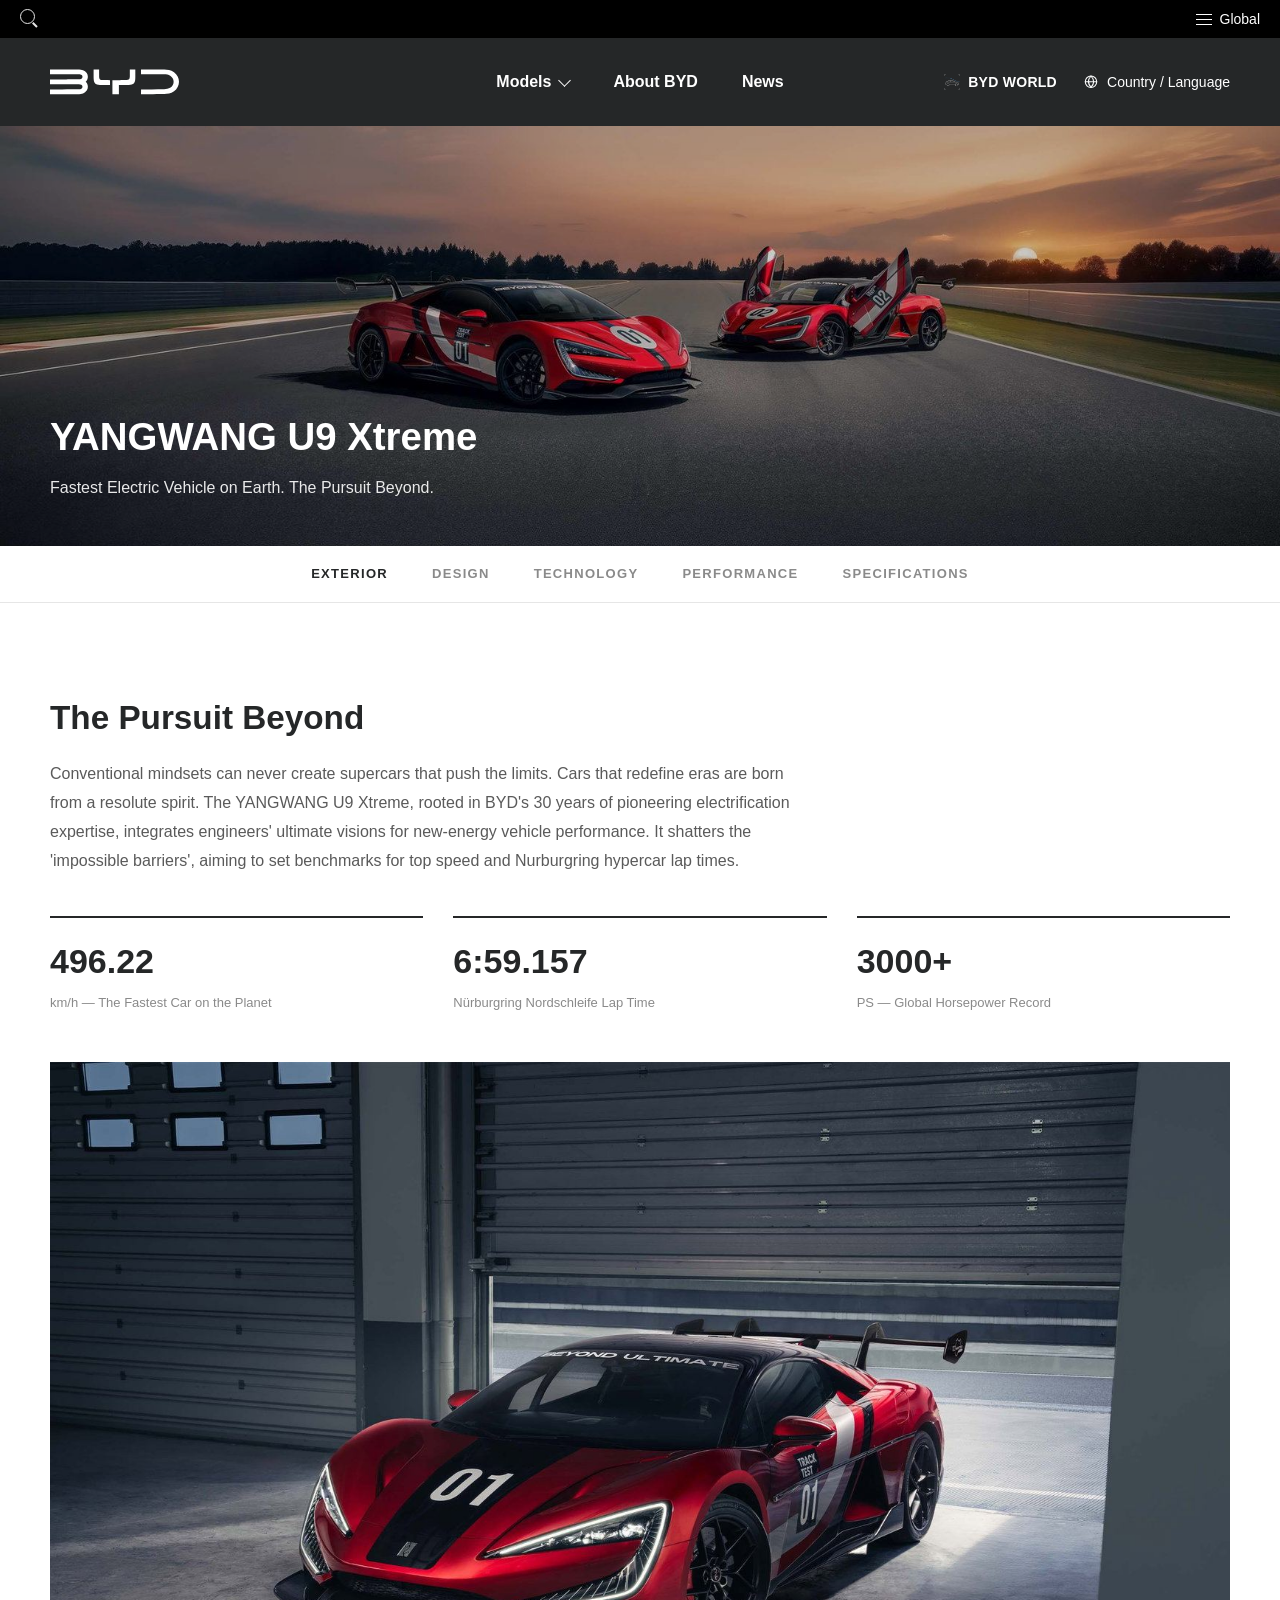
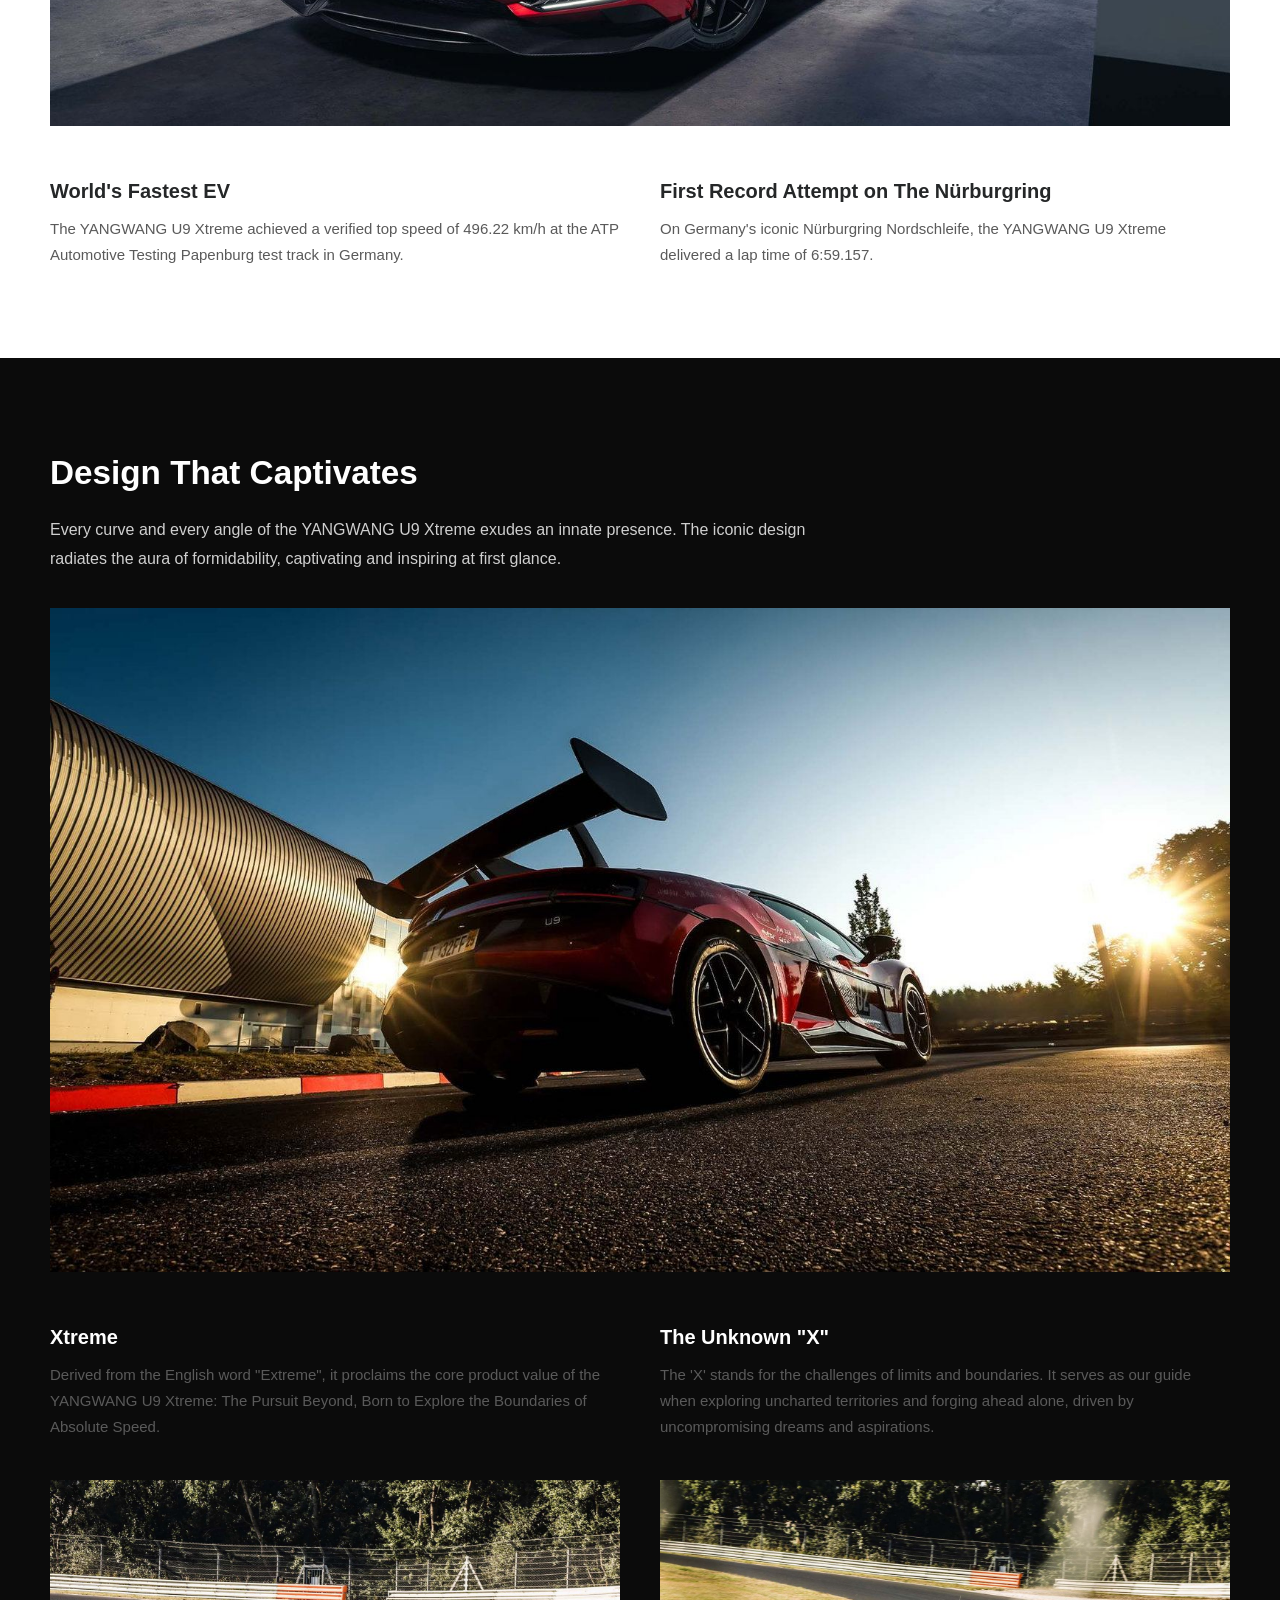
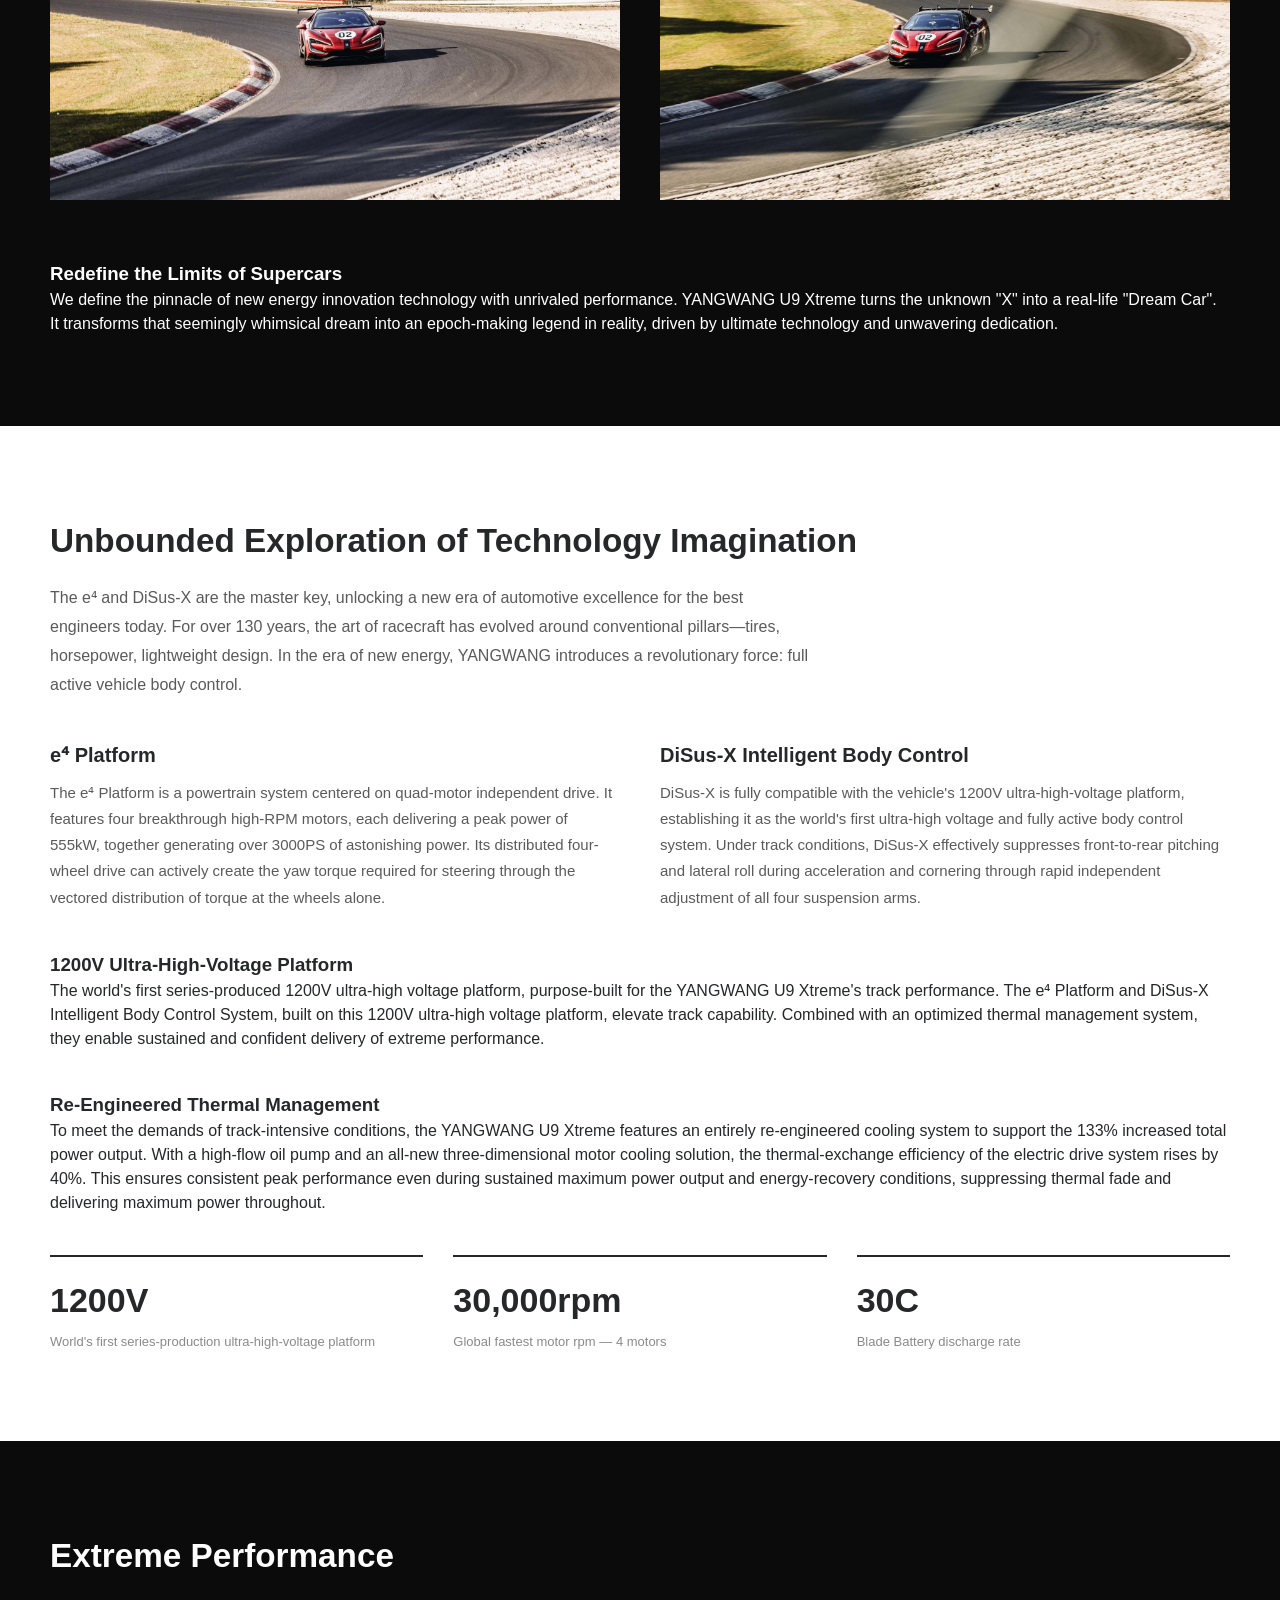
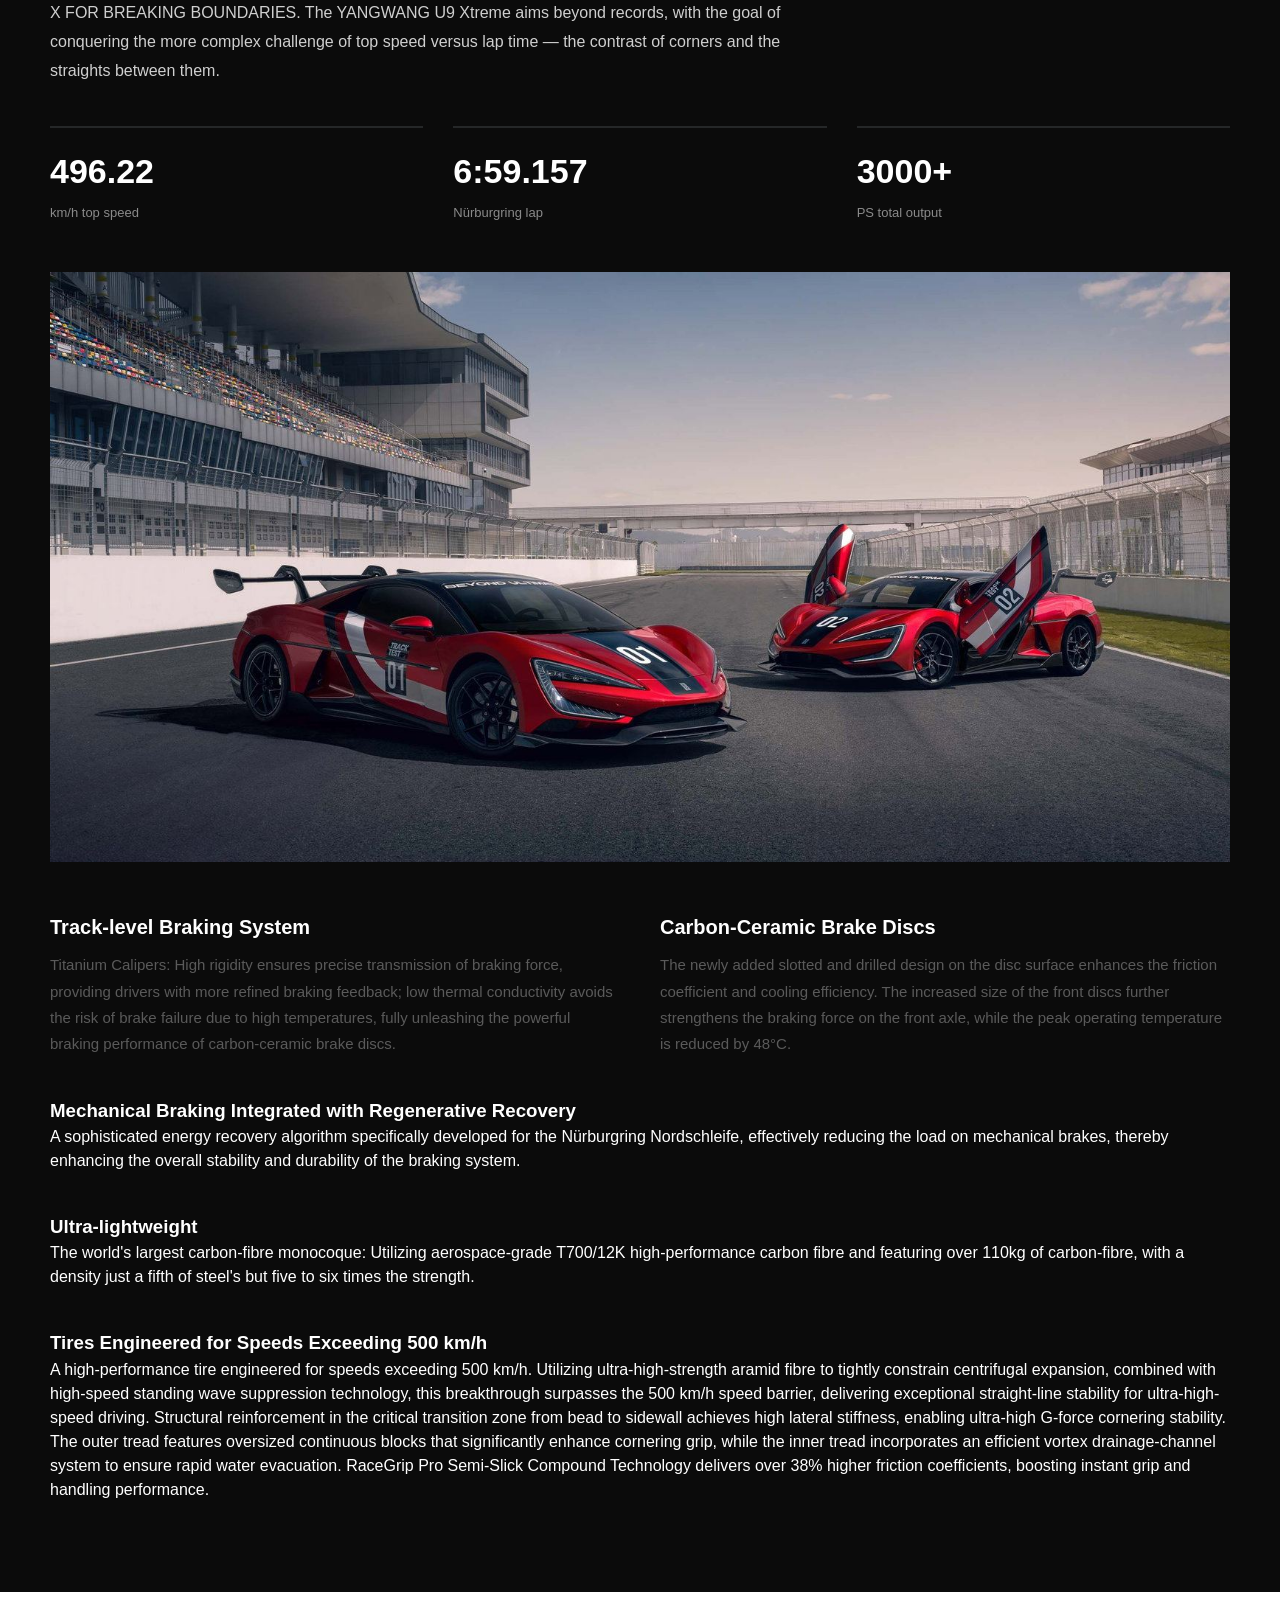
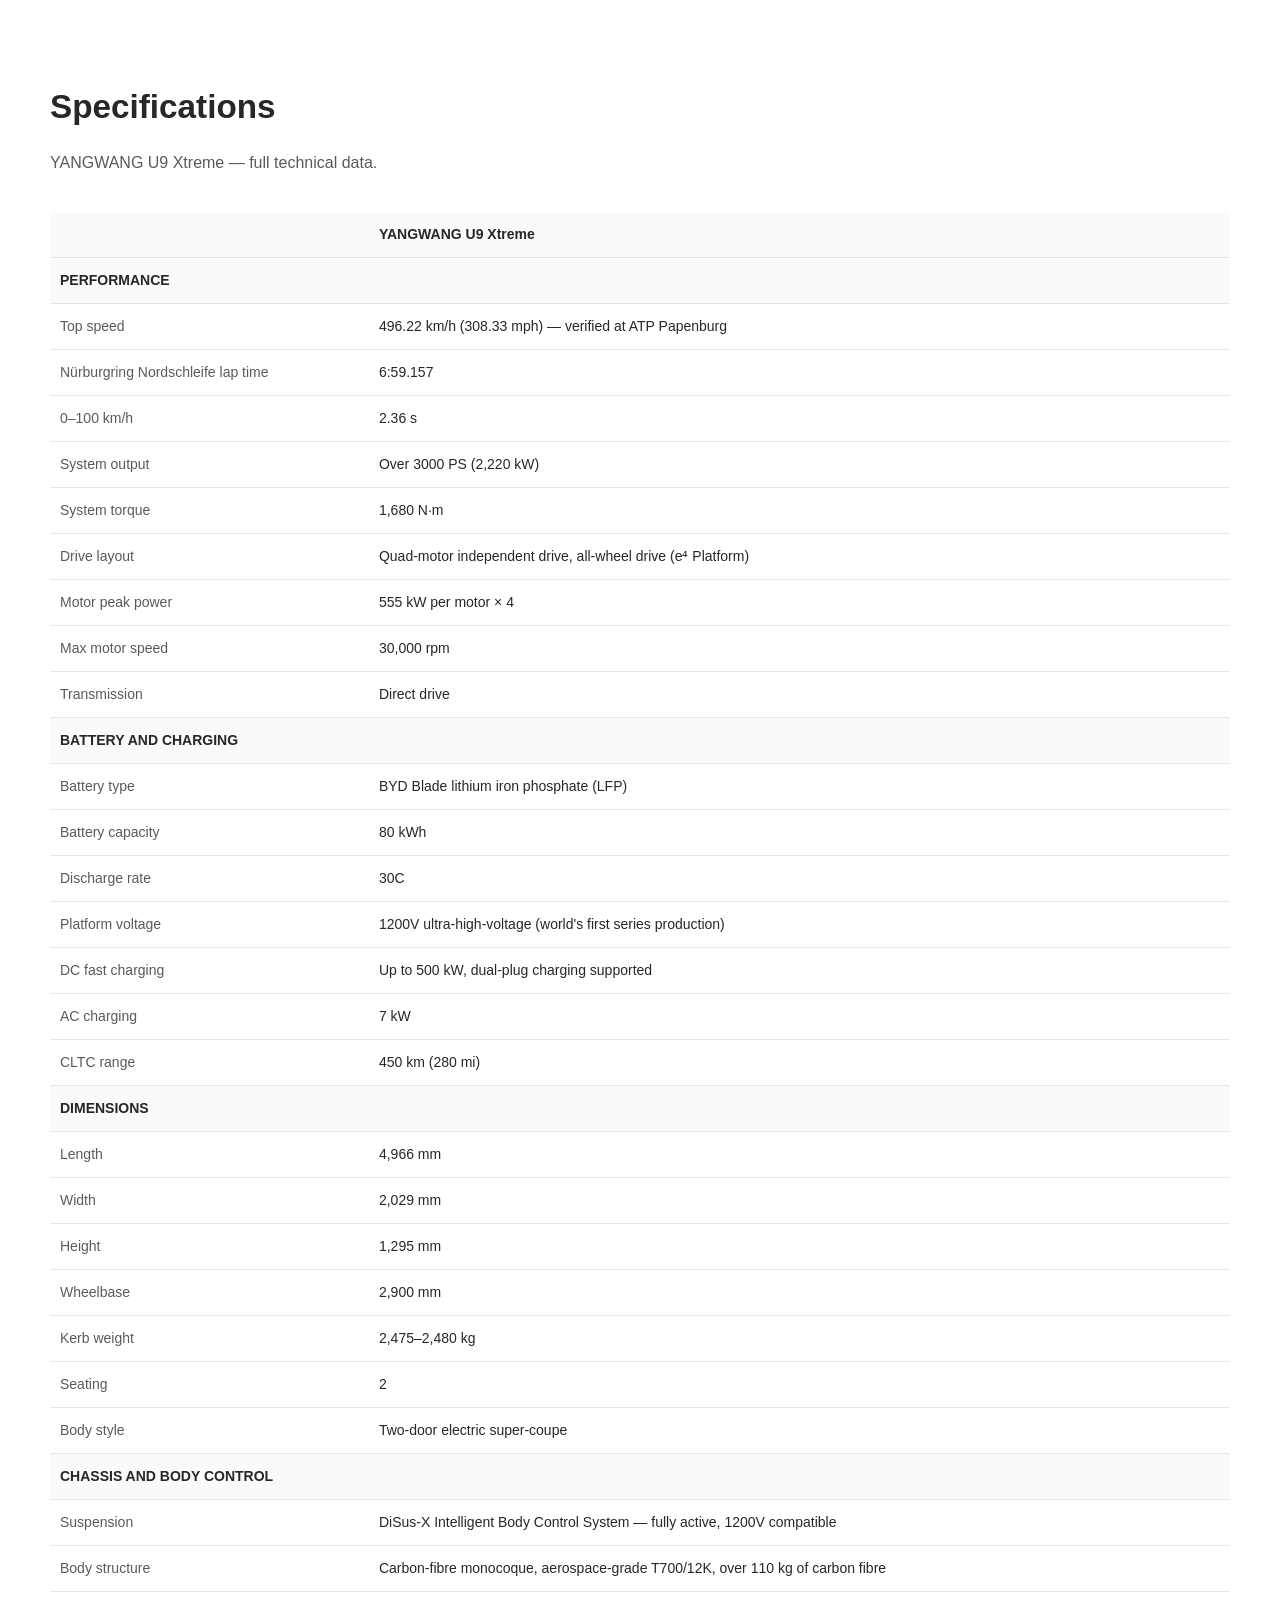
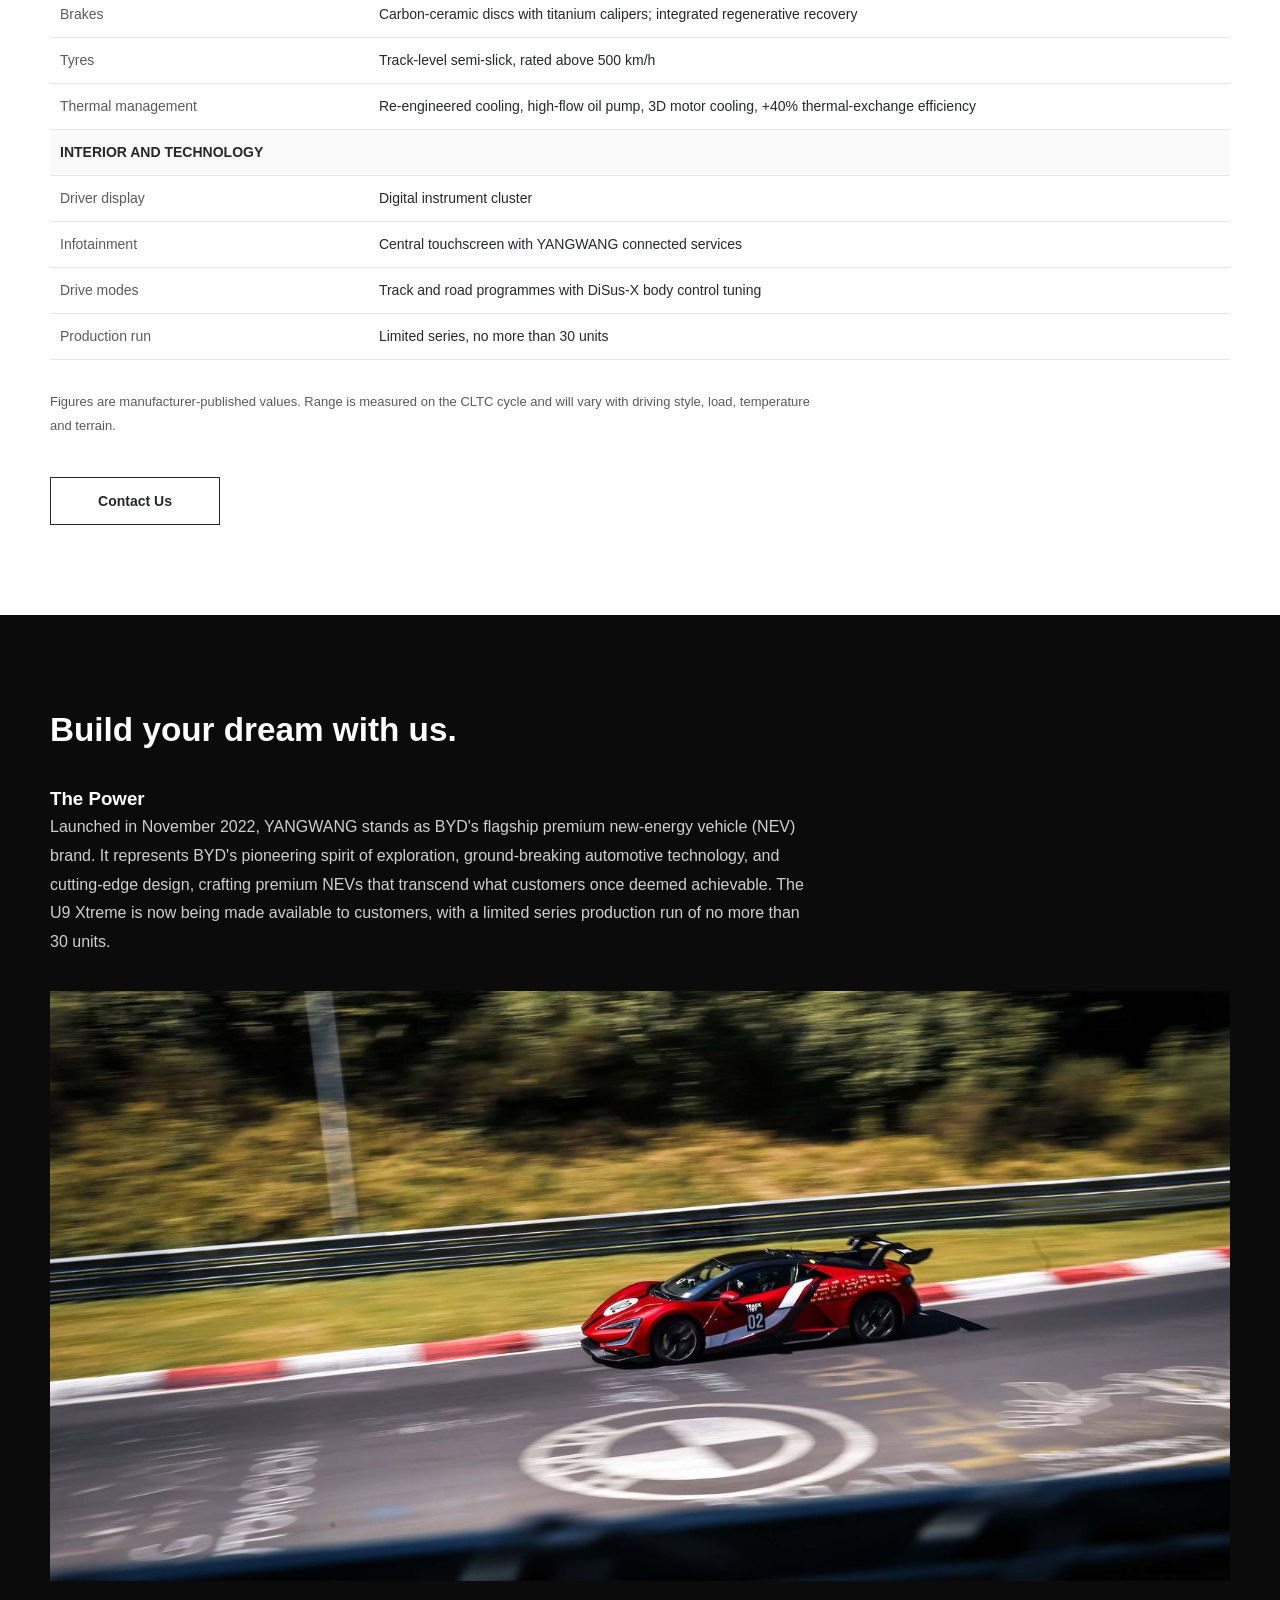
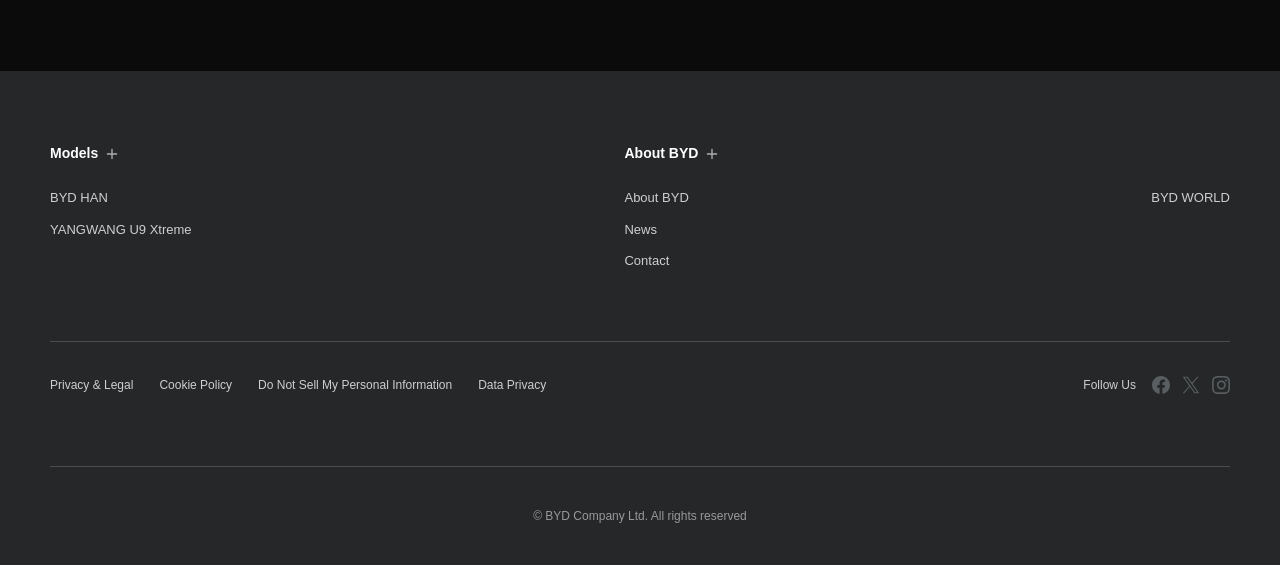
==== commit aeb83f5e: "Fix: remove broken mobile srcset variants hero-han-mob.jpg and U9-Homepage-banner-mob.jpg were never" ====
--- a/car-u9-xtreme.html
+++ b/car-u9-xtreme.html
@@ -64,7 +64,6 @@
 
 <section class="page-hero">
   <picture>
-    <source media="(max-width: 767px)" srcset="img/U9-Homepage-banner-mob.jpg">
     <img src="img/u9-homepage-banner-pc.jpg" alt="YANGWANG U9 Xtreme">
   </picture>
   <div class="inner">
